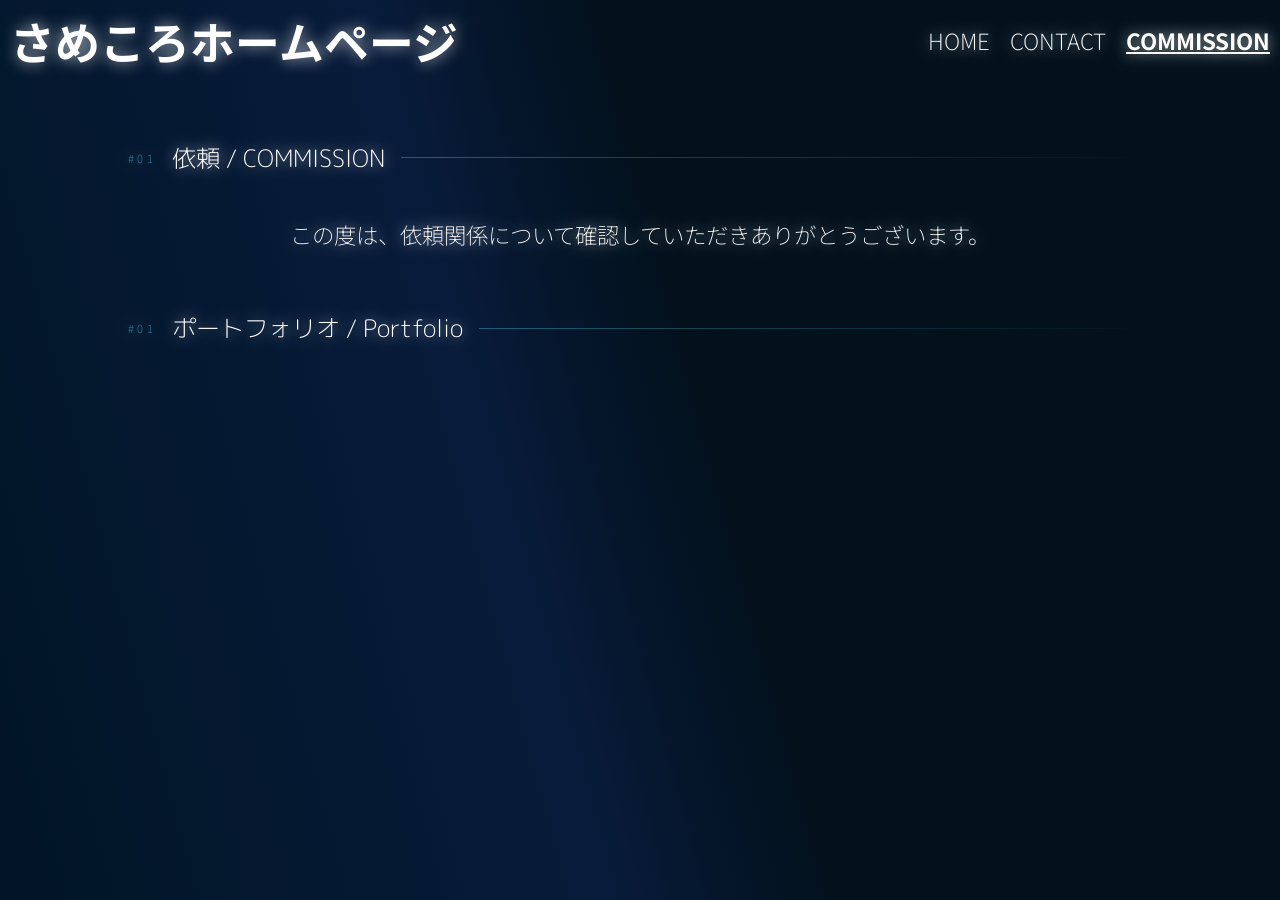
==== commission/commission.html @ 6cd06ab7 "fix: メインスタイルシートのパスを変更" ====
<html lang="ja">

<head>
    <meta charset="utf-8">
    <title>さめころのホームページ - HOME</title>
    <link rel="stylesheet" href="../assets/stylesheet/mainstyle.css">
    <link rel="stylesheet" href="contact.css">
    <!--Fonts-->
    <style>
        @import url('https://fonts.googleapis.com/css2?family=JetBrains+Mono:ital,wght@0,100..800;1,100..800&family=M+PLUS+Rounded+1c:wght@100;300&family=Noto+Sans+JP:wght@100..900&display=swap');
    </style>
</head>

<body>
<!--ヘッダー-->
<div class="header">
    <h1>さめころホームページ</h1>
    <ul class="pages">
        <li><a href="../index.html">HOME</a></li>
        <li><a href="../contact/contact.html">CONTACT</a></li>
        <li class="active"><b><u>COMMISSION</u></b></li>
    </ul>
    <!--現在状況-->
    <div class="information"></div>
</div>
<!--メイン-->
<div class="main">

    <div class="comm-intro title">
        <div class="section_header">
            <span class="section_num">#01</span>
            <h2 class="section_title">依頼 / COMMISSION</h2>
            <div class="section_line"></div>
        </div>
        <!--軽い説明 / できること / 権利関係 / メール-->
        <p>この度は、依頼関係について確認していただきありがとうございます。</p>
        <p></p>
    </div>

    <div class="portfolio title">
        <div class="section_header">
            <span class="section_num">#01</span>
            <h2 class="section_title">ポートフォリオ / Portfolio</h2>
            <div class="section_line"></div>
        </div>
        <!--画像 / URL-->
    </div>

    </div>
    </body>
    </html>
---- assets/stylesheet/mainstyle.css ----
body {
    margin: 0;
    color: white;
    background: linear-gradient(75deg, #011526, #081b3a 40%, #02111c 55%);
    font-size: 1.4rem;
    font-family: "Noto Sans JP", sans-serif;
    font-weight: 200;
    text-shadow: 0 0 15px #FFFFFFB3;
}

a {
    text-decoration: none;
    color: inherit;
    display: block;
}

.header {
    display: flex;
    justify-content: center;
    align-items: center;
    margin-top: 40px;
    margin-bottom: 40px;
}

.header h1 {
    position: absolute;
    left: 0;
    margin-left: 10px;
}

.pages {
    display: flex;
    list-style: none;
    position: absolute;
    right: 0;
}

.pages li {
    margin: 0 10px;
}

.main {
    text-align: center;
    margin-top: 80px;
    margin-left: 10%;
    margin-right: 10%;
    justify-content: center;
}

.title {
    margin-top: 40px;
}

.title h2 {
    font-family: "M PLUS Rounded 1c", sans-serif;
    font-weight: 300;
    font-style: normal;
    animation: fadeFloat 3s ease-in-out infinite alternate;
}

/*アニメーション*/
@keyframes fadeFloat {
    from {
        opacity: 0.5;
        transform: translateY(3px);
    }
    to {
        opacity: 1;
        transform: translateY(-3px);
    }
}

.section_header {
    display: flex;
    align-items: center;
    gap: 1rem;
}

.section_num {
    font-size: 0.7rem;
    letter-spacing: 0.3em;
    color: #48cae4;
    opacity: 0.7;
}

.section_title {
    font-size: 1.5rem;
    font-weight: 300;
    white-space: nowrap;
}

.section_line {
    flex: 1;
    height: 1px;
    background: linear-gradient(90deg, #48CAE466, transparent);
}



.footer {
    margin-top: 20px;
    display: flex;
    flex-direction: column;
    justify-content: center;
    align-items: center;
    background: #232323;
    padding-bottom: 20px;
}

.footer p {
    margin: 5px;
}
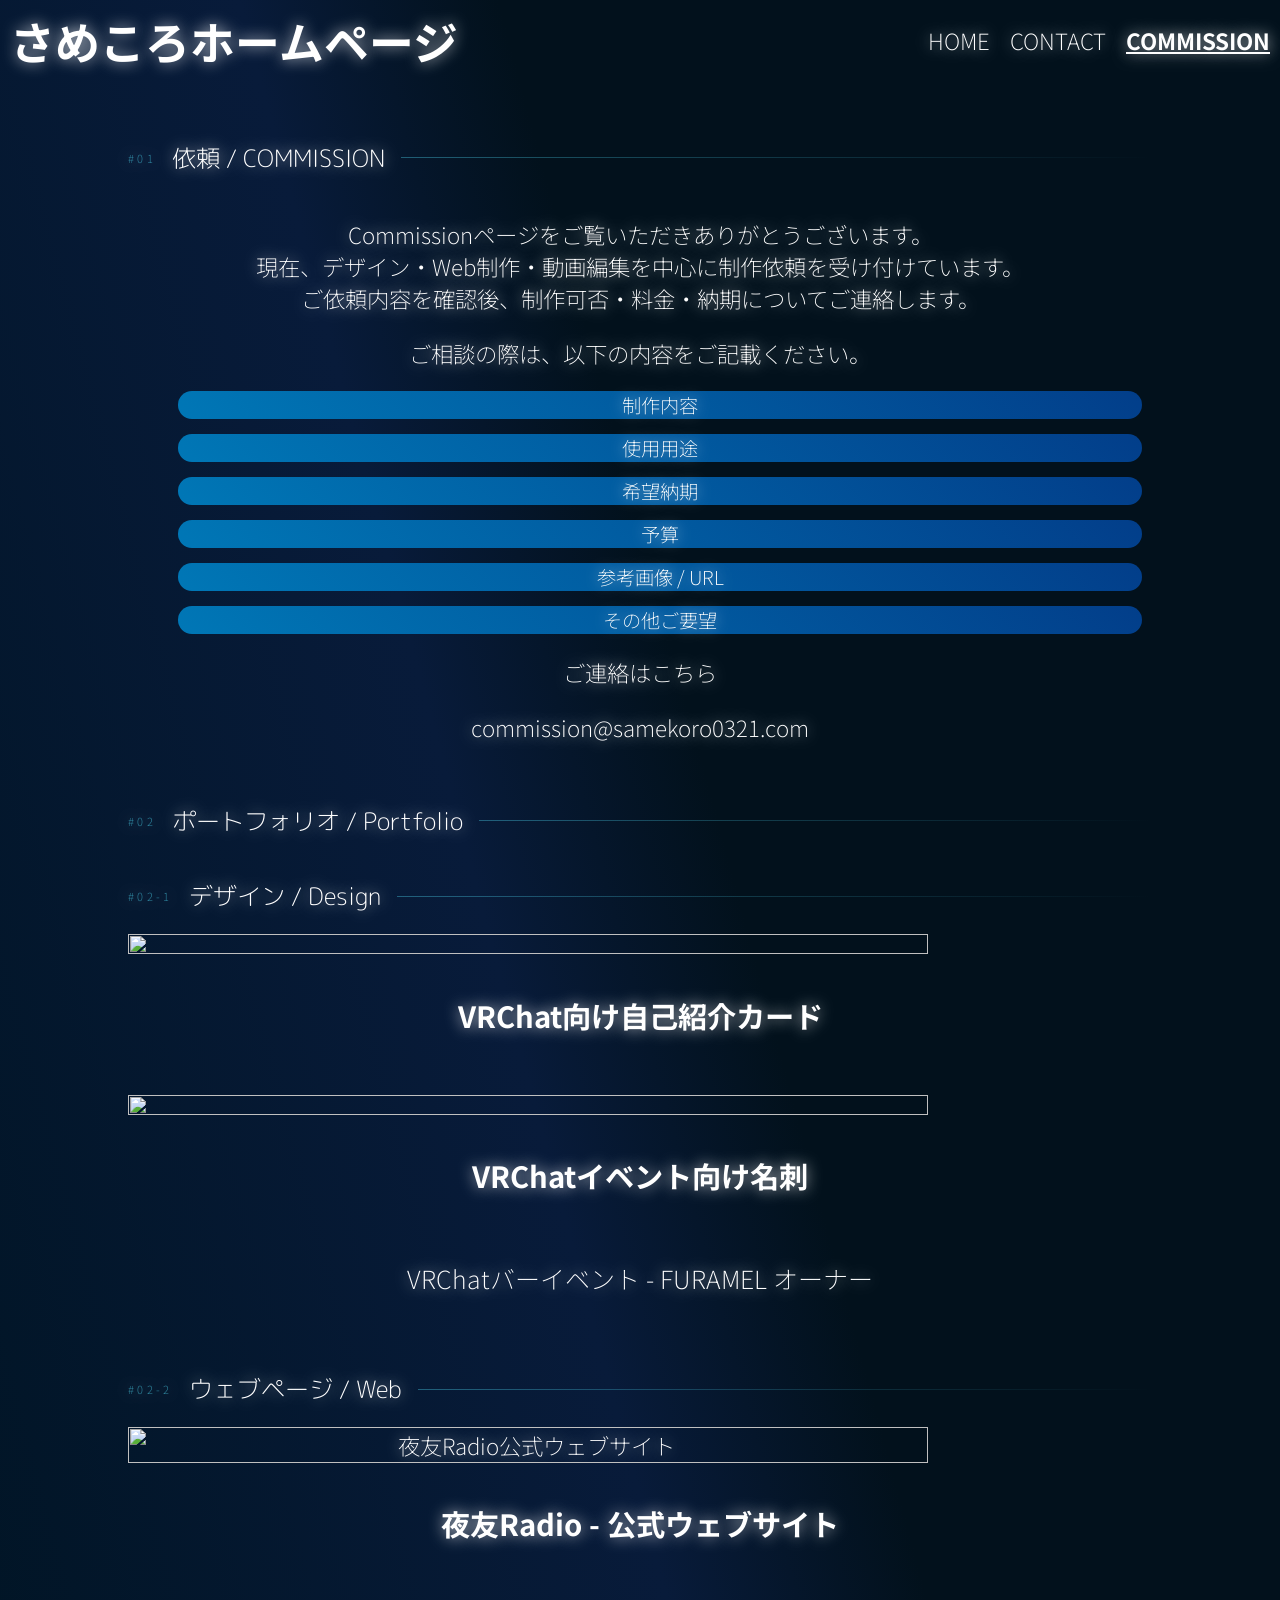
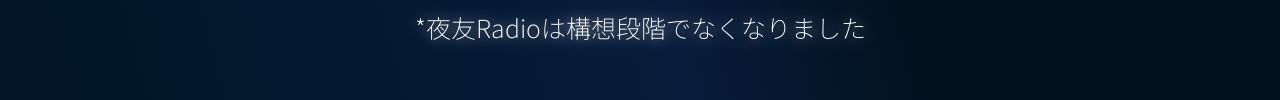
==== commit 20a22fc4: "feat: 写真以外のCommissionページの内容を入力" ====
--- a/commission/commission.html
+++ b/commission/commission.html
@@ -4,7 +4,7 @@
     <meta charset="utf-8">
     <title>さめころのホームページ - HOME</title>
     <link rel="stylesheet" href="../assets/stylesheet/mainstyle.css">
-    <link rel="stylesheet" href="contact.css">
+    <link rel="stylesheet" href="commission.css">
     <!--Fonts-->
     <style>
         @import url('https://fonts.googleapis.com/css2?family=JetBrains+Mono:ital,wght@0,100..800;1,100..800&family=M+PLUS+Rounded+1c:wght@100;300&family=Noto+Sans+JP:wght@100..900&display=swap');
@@ -33,17 +33,73 @@
             <div class="section_line"></div>
         </div>
         <!--軽い説明 / できること / 権利関係 / メール-->
-        <p>この度は、依頼関係について確認していただきありがとうございます。</p>
-        <p></p>
+        <p>
+            Commissionページをご覧いただきありがとうございます。<br />
+            現在、デザイン・Web制作・動画編集を中心に制作依頼を受け付けています。<br />
+            ご依頼内容を確認後、制作可否・料金・納期についてご連絡します。
+        </p>
+        <p>ご相談の際は、以下の内容をご記載ください。</p>
+        <div class="commissionList">
+            <ul>
+                <li>制作内容</li>
+                <li>使用用途</li>
+                <li>希望納期</li>
+                <li>予算</li>
+                <li>参考画像 / URL</li>
+                <li>その他ご要望</li>
+            </ul>
+        </div>
+        <p>ご連絡はこちら</p>
+        <p>commission@samekoro0321.com</p>
     </div>
 
     <div class="portfolio title">
         <div class="section_header">
-            <span class="section_num">#01</span>
+            <span class="section_num">#02</span>
             <h2 class="section_title">ポートフォリオ / Portfolio</h2>
             <div class="section_line"></div>
         </div>
+
+        <div class="section_header">
+            <span class="section_num">#02-1</span>
+            <h2 class="section_title">デザイン / Design</h2>
+            <div class="section_line"></div>
+        </div>
+
         <!--画像 / URL-->
+        <div class="portfolioSection">
+            <img class="portfolioImage" src="../assets/image/NewIntroducionCard.png" alt="">
+            <div class="portfolioDesc"> 
+                <h3>VRChat向け自己紹介カード</h3>
+            </div>
+        </div>
+
+        <div class="portfolioSection">
+            <img class="portfolioImage" src="../assets/image/finally_kakeru1012_introCard_v2.png" alt="">
+            <div class="portfolioDesc"> 
+                <h3>VRChatイベント向け名刺</h3>
+                <p>VRChatバーイベント - FURAMEL オーナー</p>
+            </div>
+        </div>
+        
+        <div class="section_header portfolioWebHeader">
+            <span class="section_num">#02-2</span>
+            <h2 class="section_title">ウェブページ / Web </h2>
+            <div class="section_line"></div>
+        </div>
+
+        <div class="portfolioSection">
+            <a class="portfolioImageLink" href="https://yorutomo-radio.com">
+                <img class="portfolioImage"
+                    src="../assets/image/screenshot-yorutomo.png"
+                    alt="夜友Radio公式ウェブサイト">
+            </a>
+            
+            <div class="portfolioDesc"> 
+                <h3>夜友Radio - 公式ウェブサイト</h3>
+                <p>*夜友Radioは構想段階でなくなりました</p>
+            </div>
+        </div>
     </div>
 
     </div>
--- a/commission/commission.css
+++ b/commission/commission.css
@@ -0,0 +1,49 @@
+.commissionList ul {
+    list-style-type: none;
+    margin-top: 10px;
+}
+
+.commissionList ul li {
+    margin: 10px 10px 15px 10px;
+    font-size: 1.2rem;
+    background: linear-gradient(45deg, #0077b6, #023e8a);
+    border-radius: 15px;
+}
+
+.portfolioSection {
+    display: flex;
+    gap: 50px;
+    margin-bottom: 30px;
+}
+
+@media (max-width: 1300px) {
+    .portfolioSection {
+        gap: 10px;
+        flex-direction: column;
+    }
+}
+
+.portfolioImage {
+    width: min(100%, 800px);
+    height: auto;
+    display: block;
+}
+
+.portfolioDesc {
+    display: flex;
+    flex-direction: column;
+    gap: 10px;
+    font-size: 25px;
+}
+
+.portfolioWebHeader div {
+    flex: 1;
+    height: 1.1px;
+    background: linear-gradient(90deg, #48CAE466, transparent);
+}
+
+.portfolioImageLink {
+    width: min(100%, 800px);
+    height: auto;
+    display: block;
+}
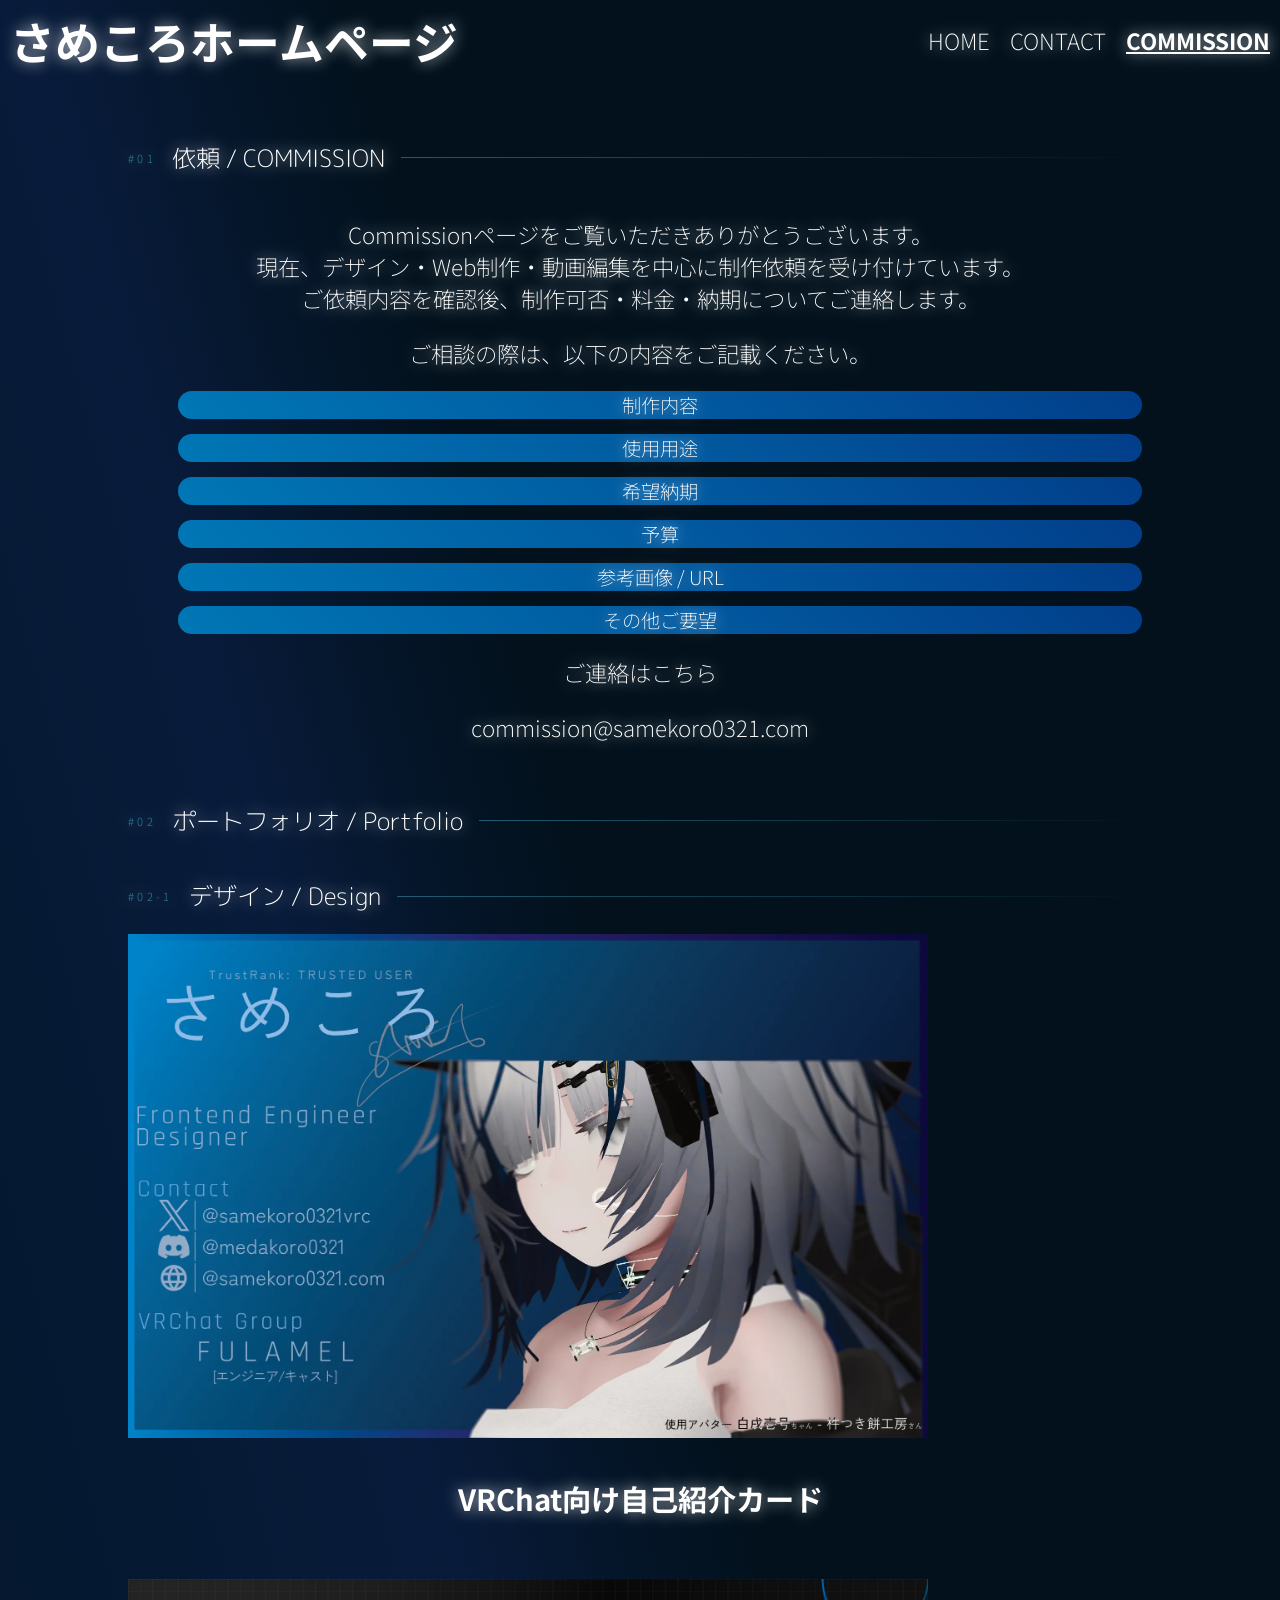
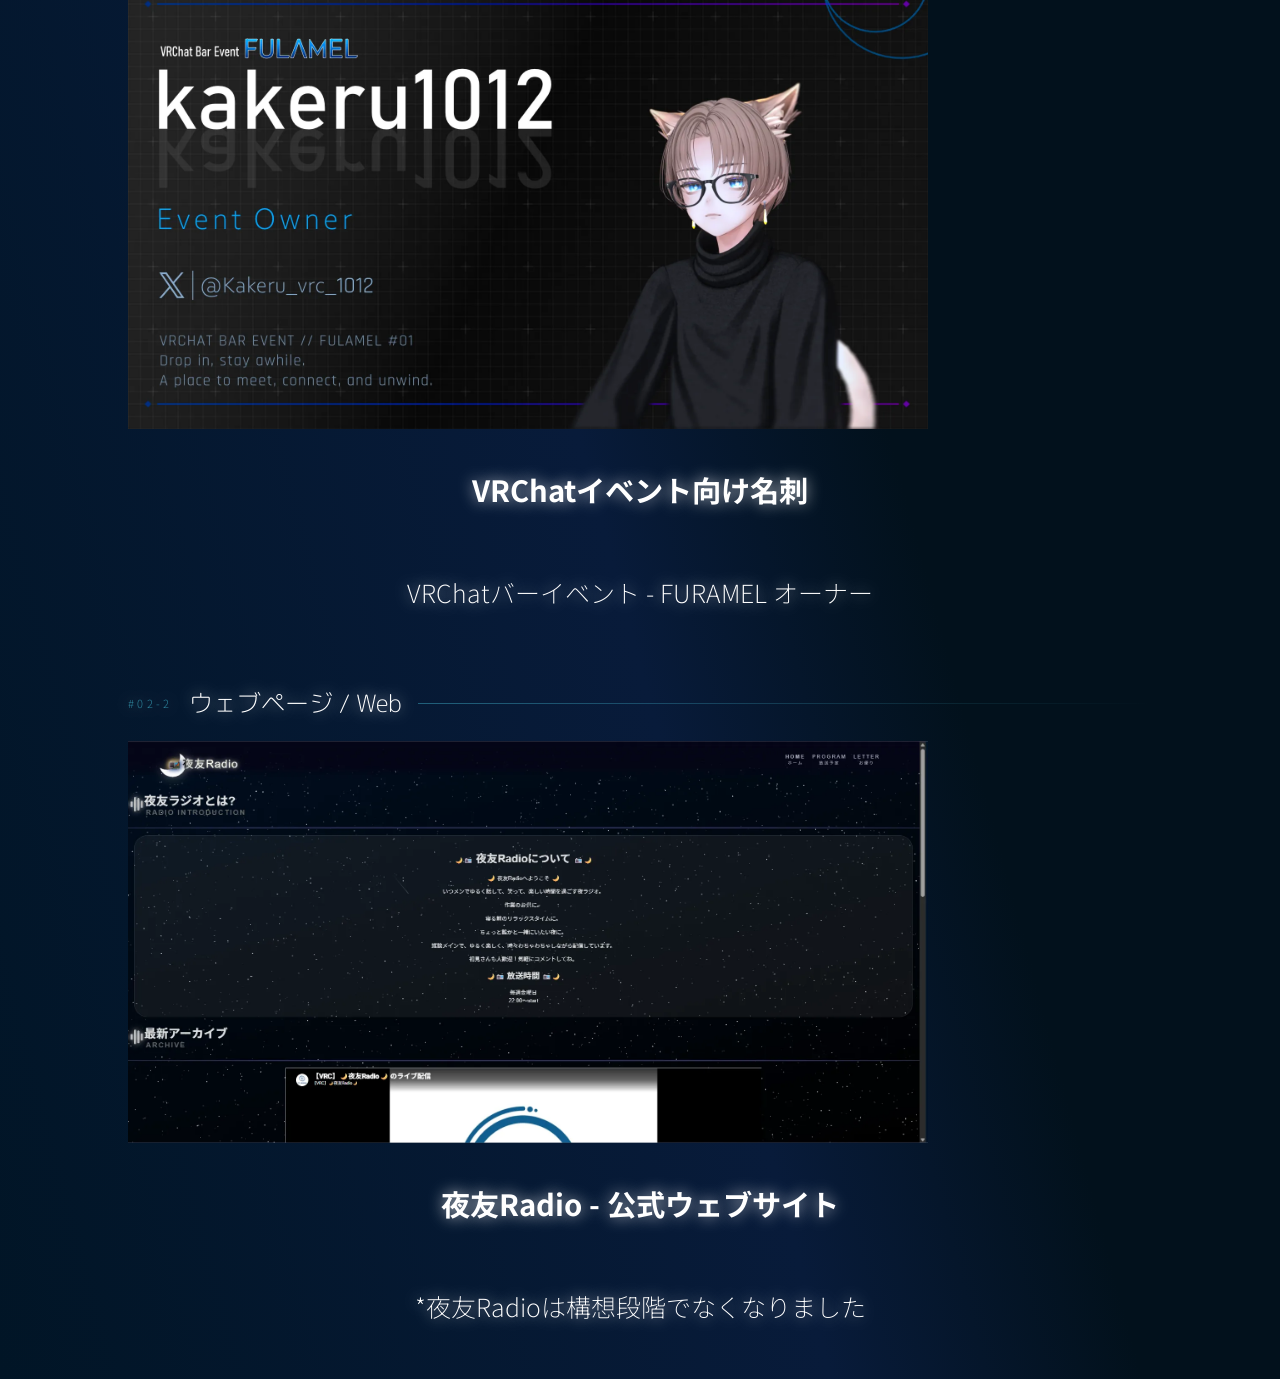
==== commit 138ad200: "feat: 画像を追加" ====
--- a/commission/commission.html
+++ b/commission/commission.html
@@ -68,14 +68,14 @@
 
         <!--画像 / URL-->
         <div class="portfolioSection">
-            <img class="portfolioImage" src="../assets/image/NewIntroducionCard.png" alt="">
+            <img class="portfolioImage" src="../assets/image/NewIntroducionCard.webp" alt="">
             <div class="portfolioDesc"> 
                 <h3>VRChat向け自己紹介カード</h3>
             </div>
         </div>
 
         <div class="portfolioSection">
-            <img class="portfolioImage" src="../assets/image/finally_kakeru1012_introCard_v2.png" alt="">
+            <img class="portfolioImage" src="../assets/image/finally_kakeru1012_introCard_v2.webp" alt="">
             <div class="portfolioDesc"> 
                 <h3>VRChatイベント向け名刺</h3>
                 <p>VRChatバーイベント - FURAMEL オーナー</p>
@@ -91,7 +91,7 @@
         <div class="portfolioSection">
             <a class="portfolioImageLink" href="https://yorutomo-radio.com">
                 <img class="portfolioImage"
-                    src="../assets/image/screenshot-yorutomo.png"
+                    src="../assets/image/screenshot-yorutomo.webp"
                     alt="夜友Radio公式ウェブサイト">
             </a>
             
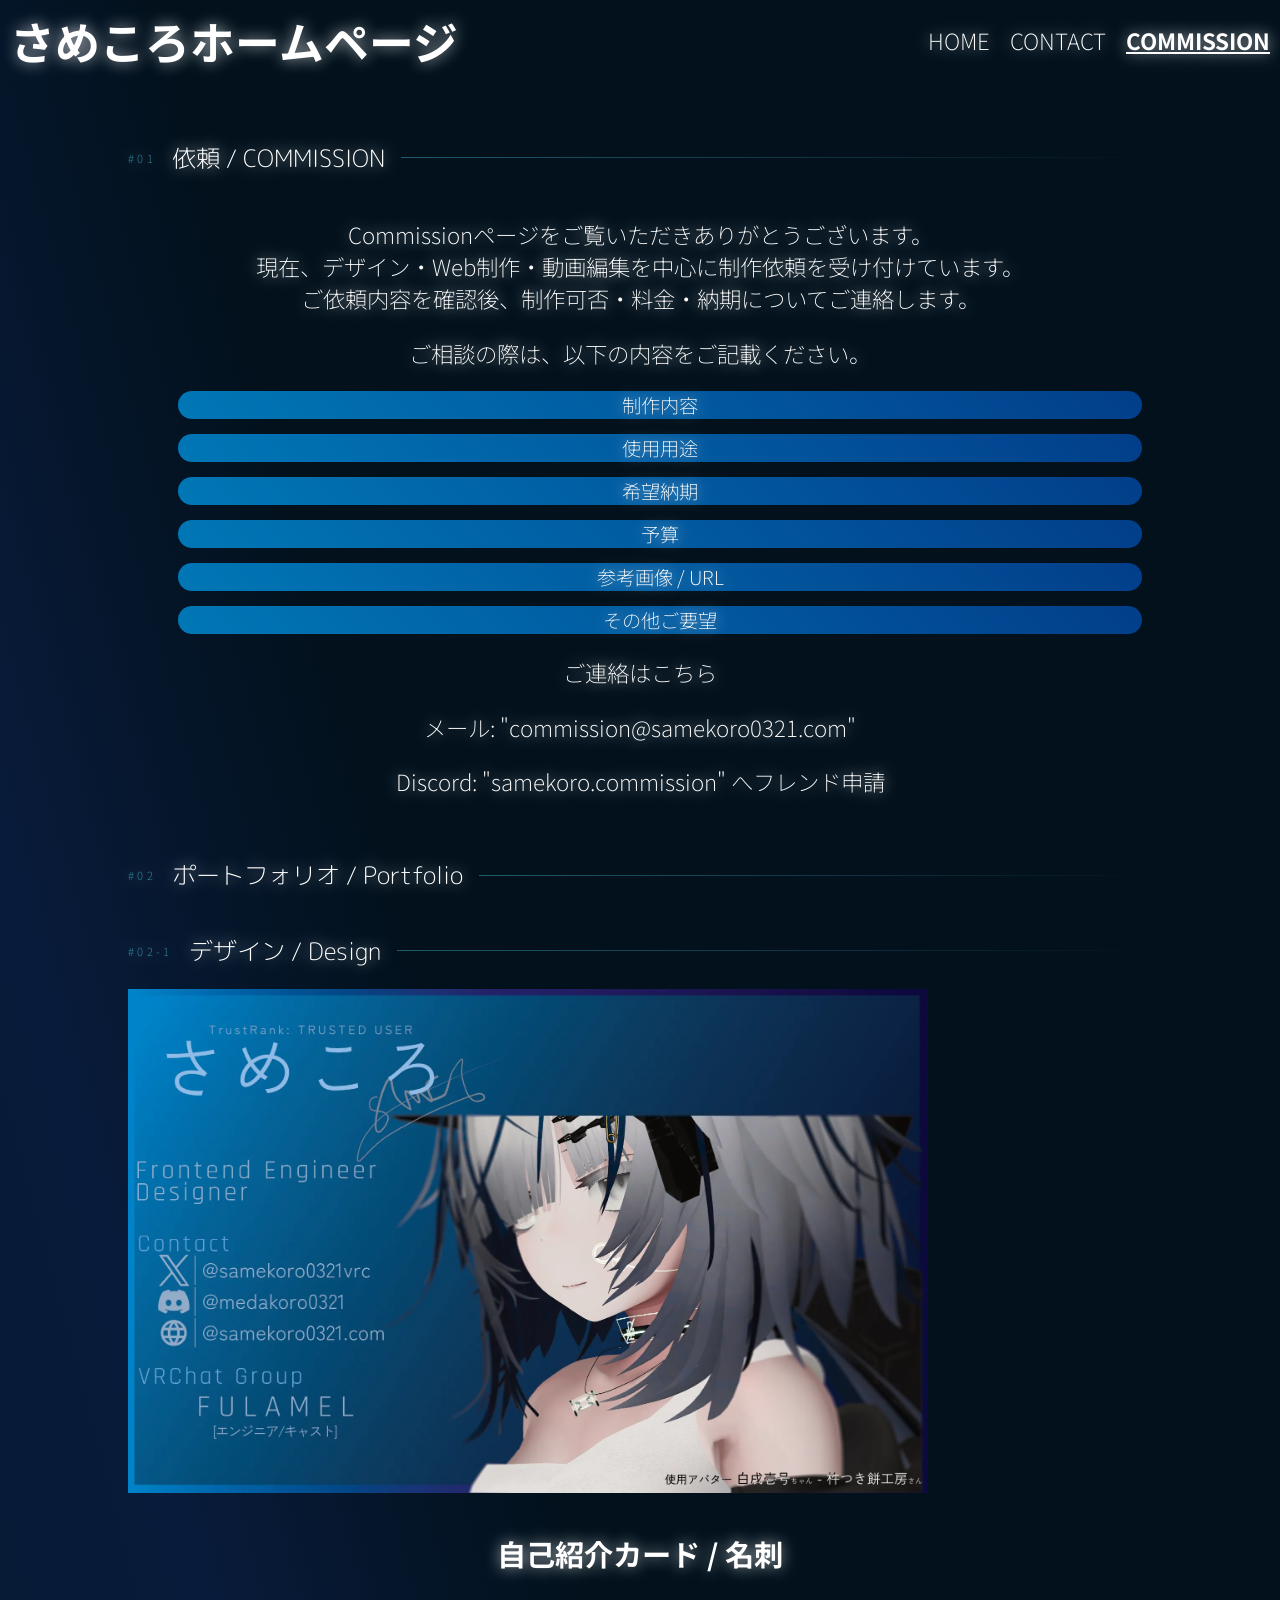
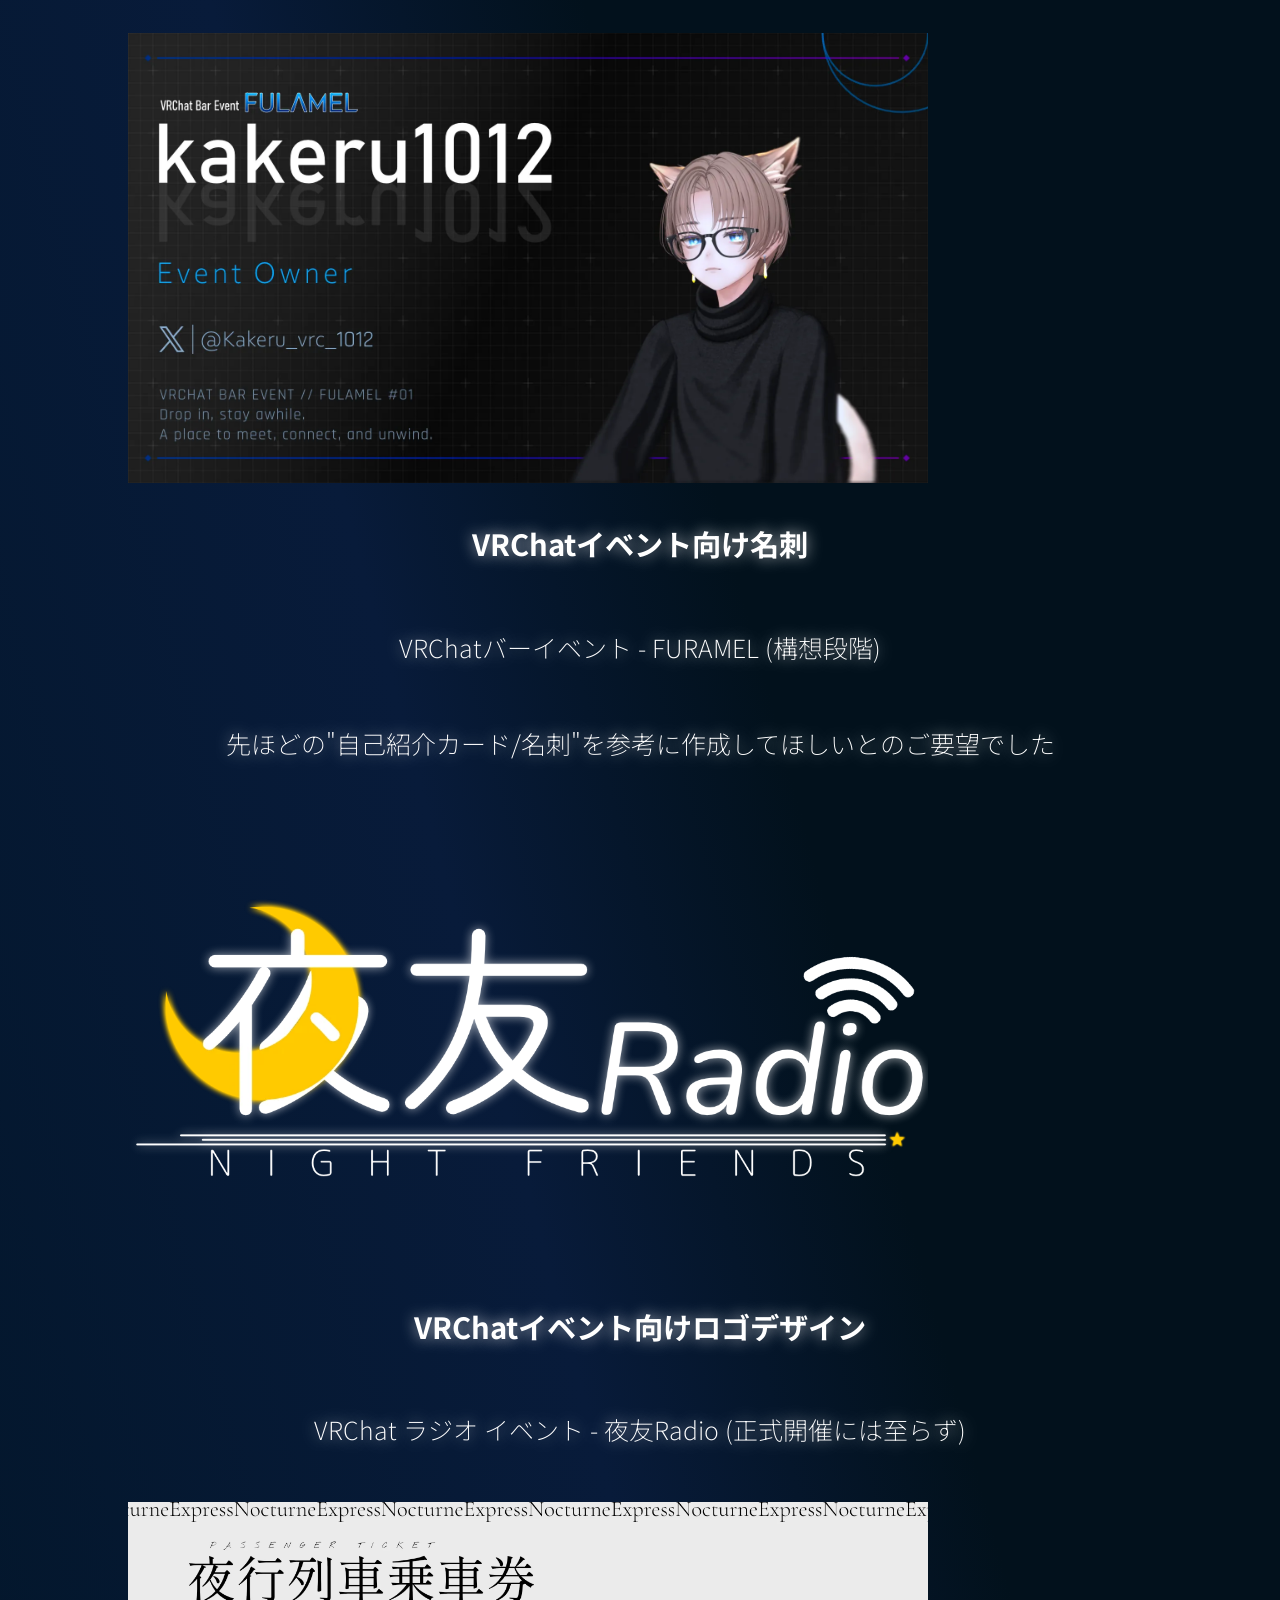
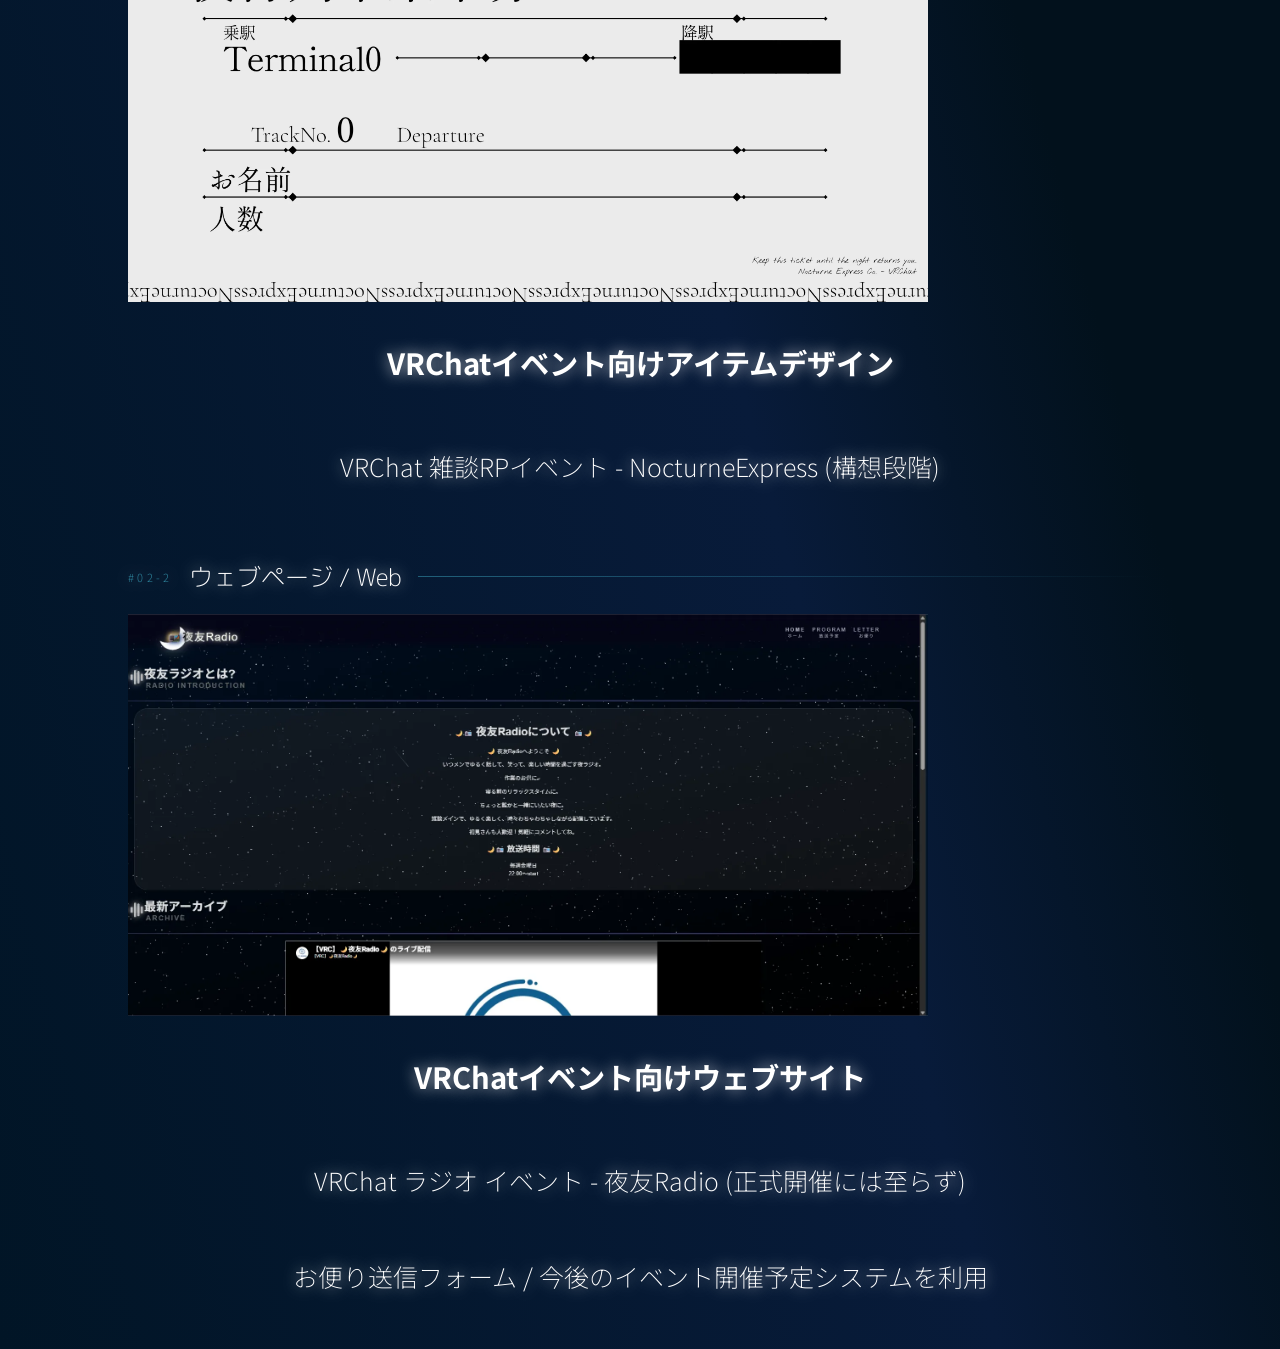
==== commit 044c4f80: "feat: ポートフォリオの追加" ====
--- a/commission/commission.html
+++ b/commission/commission.html
@@ -50,7 +50,8 @@
             </ul>
         </div>
         <p>ご連絡はこちら</p>
-        <p>commission@samekoro0321.com</p>
+        <p>メール: "commission@samekoro0321.com"</p>
+        <p>Discord: "samekoro.commission" へフレンド申請</p>
     </div>
 
     <div class="portfolio title">
@@ -70,7 +71,7 @@
         <div class="portfolioSection">
             <img class="portfolioImage" src="../assets/image/NewIntroducionCard.webp" alt="">
             <div class="portfolioDesc"> 
-                <h3>VRChat向け自己紹介カード</h3>
+                <h3>自己紹介カード / 名刺</h3>
             </div>
         </div>
 
@@ -78,7 +79,24 @@
             <img class="portfolioImage" src="../assets/image/finally_kakeru1012_introCard_v2.webp" alt="">
             <div class="portfolioDesc"> 
                 <h3>VRChatイベント向け名刺</h3>
-                <p>VRChatバーイベント - FURAMEL オーナー</p>
+                <p>VRChatバーイベント - FURAMEL (構想段階)</p>
+                <p>先ほどの"自己紹介カード/名刺"を参考に作成してほしいとのご要望でした</p>
+            </div>
+        </div>
+        
+        <div class="portfolioSection">
+            <img class="portfolioImage" src="../assets/image/yorutomo_radio_fhd_white.webp" alt="">
+            <div class="portfolioDesc"> 
+                <h3>VRChatイベント向けロゴデザイン</h3>
+                <p>VRChat ラジオ イベント - 夜友Radio (正式開催には至らず)</p>
+            </div>
+        </div>
+
+        <div class="portfolioSection">
+            <img class="portfolioImage" src="../assets/image/NocturneExpressTicket_blank.webp" alt="">
+            <div class="portfolioDesc"> 
+                <h3>VRChatイベント向けアイテムデザイン</h3>
+                <p>VRChat 雑談RPイベント - NocturneExpress (構想段階)</p>
             </div>
         </div>
         
@@ -96,12 +114,13 @@
             </a>
             
             <div class="portfolioDesc"> 
-                <h3>夜友Radio - 公式ウェブサイト</h3>
-                <p>*夜友Radioは構想段階でなくなりました</p>
+                <h3>VRChatイベント向けウェブサイト</h3>
+                <p>VRChat ラジオ イベント - 夜友Radio (正式開催には至らず)</p>
+                <p>お便り送信フォーム / 今後のイベント開催予定システムを利用</p>
             </div>
         </div>
     </div>
 
-    </div>
-    </body>
-    </html>+</div>
+</body>
+</html>
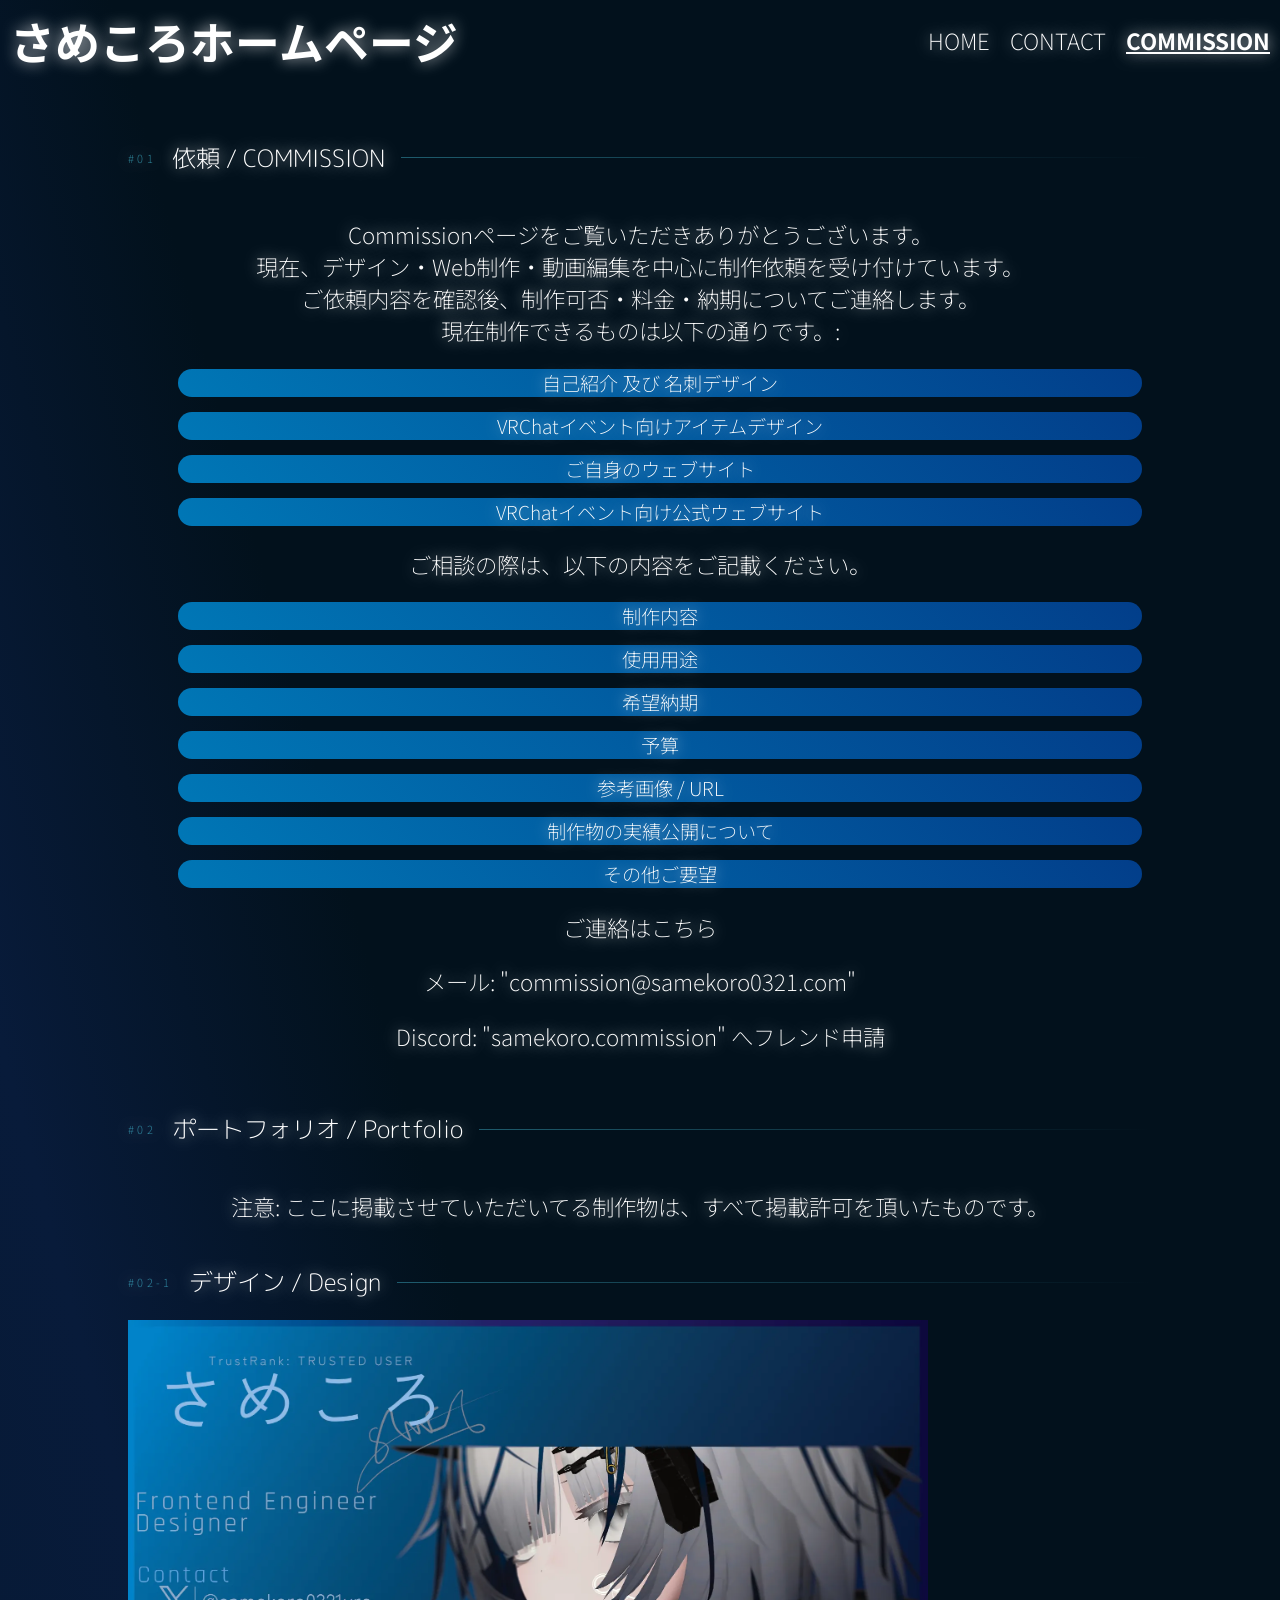
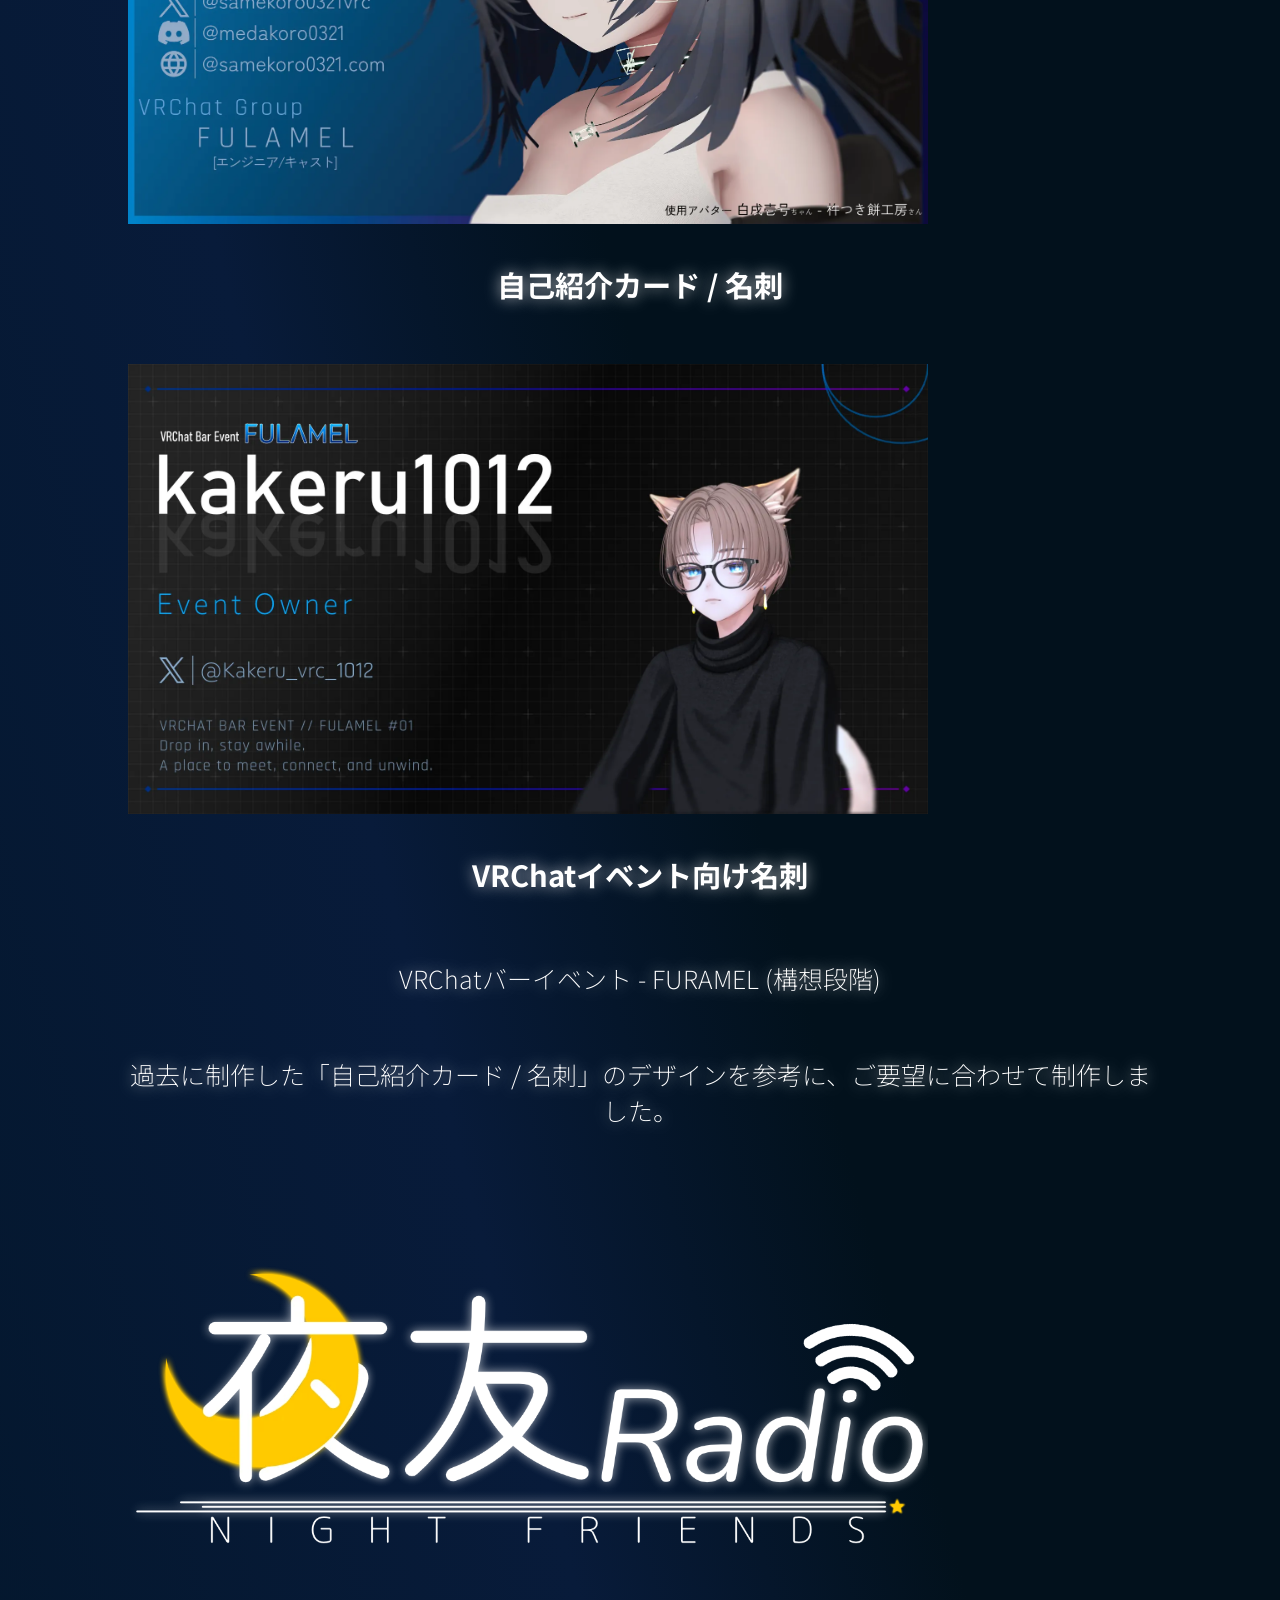
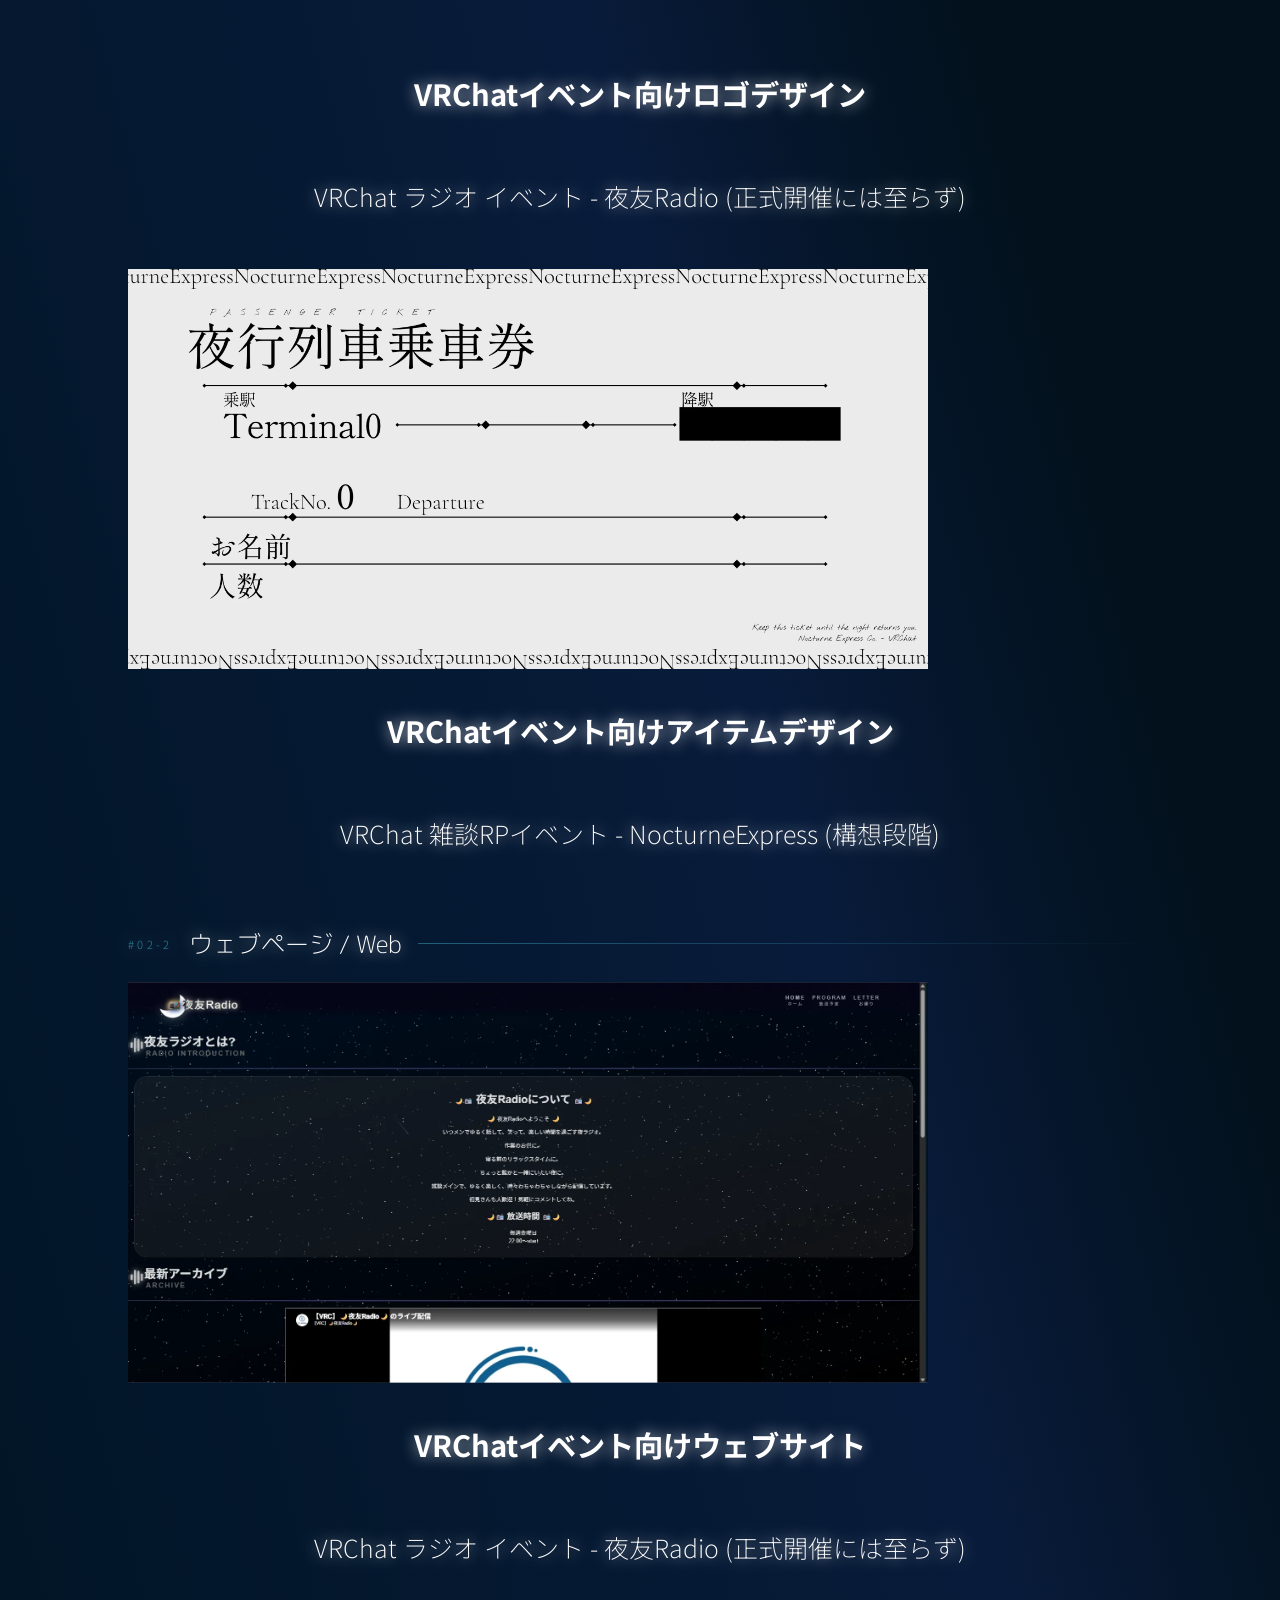
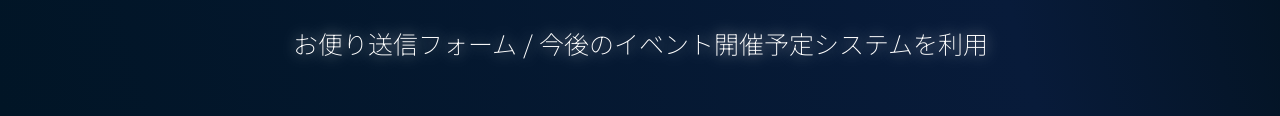
==== commit c2fd872b: "feat: 制作物の一覧を追加" ====
--- a/commission/commission.html
+++ b/commission/commission.html
@@ -36,8 +36,17 @@
         <p>
             Commissionページをご覧いただきありがとうございます。<br />
             現在、デザイン・Web制作・動画編集を中心に制作依頼を受け付けています。<br />
-            ご依頼内容を確認後、制作可否・料金・納期についてご連絡します。
+            ご依頼内容を確認後、制作可否・料金・納期についてご連絡します。<br />
+            現在制作できるものは以下の通りです。:
         </p>
+        <div class="commissionList">
+            <ul>
+                <li>自己紹介 及び 名刺デザイン</li>
+                <li>VRChatイベント向けアイテムデザイン</li>
+                <li>ご自身のウェブサイト</li>
+                <li>VRChatイベント向け公式ウェブサイト</li>
+            </ul>
+        </div>
         <p>ご相談の際は、以下の内容をご記載ください。</p>
         <div class="commissionList">
             <ul>
@@ -46,6 +55,7 @@
                 <li>希望納期</li>
                 <li>予算</li>
                 <li>参考画像 / URL</li>
+                <li>制作物の実績公開について</li>
                 <li>その他ご要望</li>
             </ul>
         </div>
@@ -60,6 +70,8 @@
             <h2 class="section_title">ポートフォリオ / Portfolio</h2>
             <div class="section_line"></div>
         </div>
+
+        <p>注意: ここに掲載させていただいてる制作物は、すべて掲載許可を頂いたものです。</p>
 
         <div class="section_header">
             <span class="section_num">#02-1</span>
@@ -80,7 +92,7 @@
             <div class="portfolioDesc"> 
                 <h3>VRChatイベント向け名刺</h3>
                 <p>VRChatバーイベント - FURAMEL (構想段階)</p>
-                <p>先ほどの"自己紹介カード/名刺"を参考に作成してほしいとのご要望でした</p>
+                <p>過去に制作した「自己紹介カード / 名刺」のデザインを参考に、ご要望に合わせて制作しました。</p>
             </div>
         </div>
         
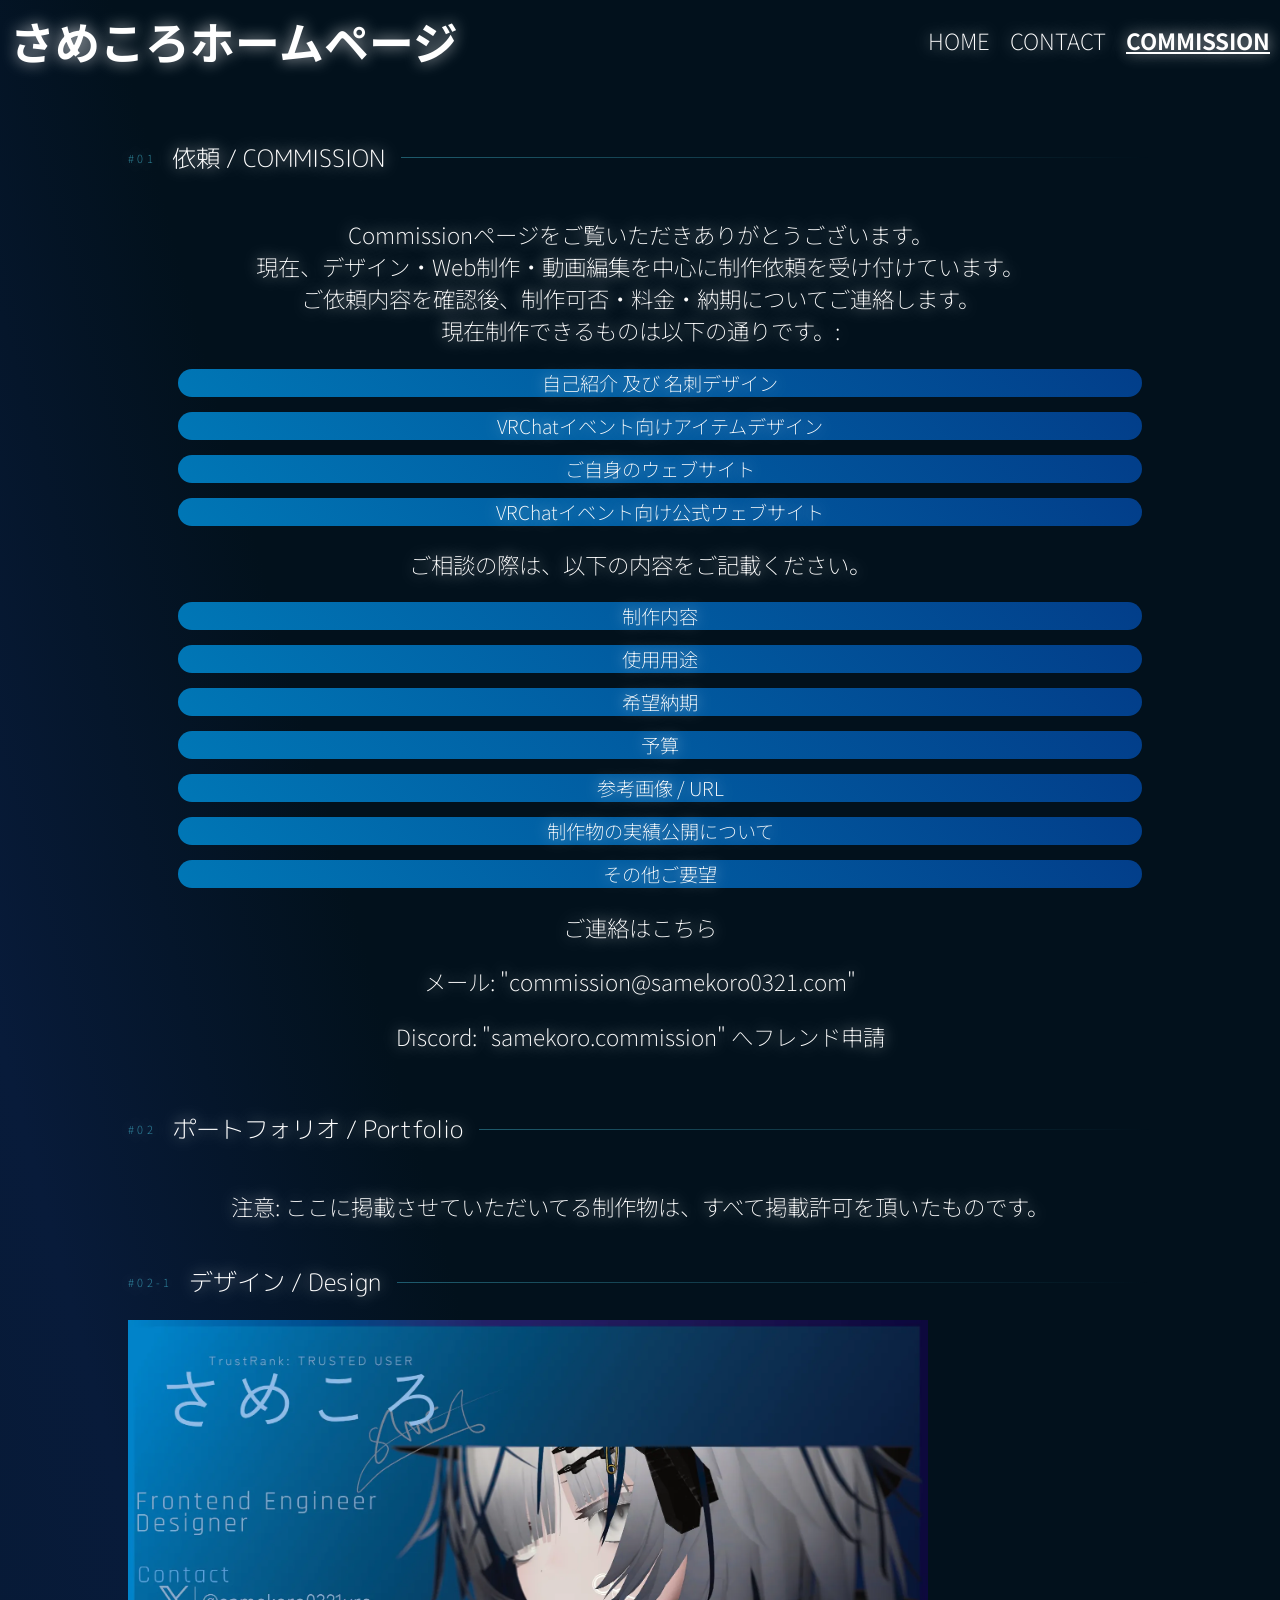
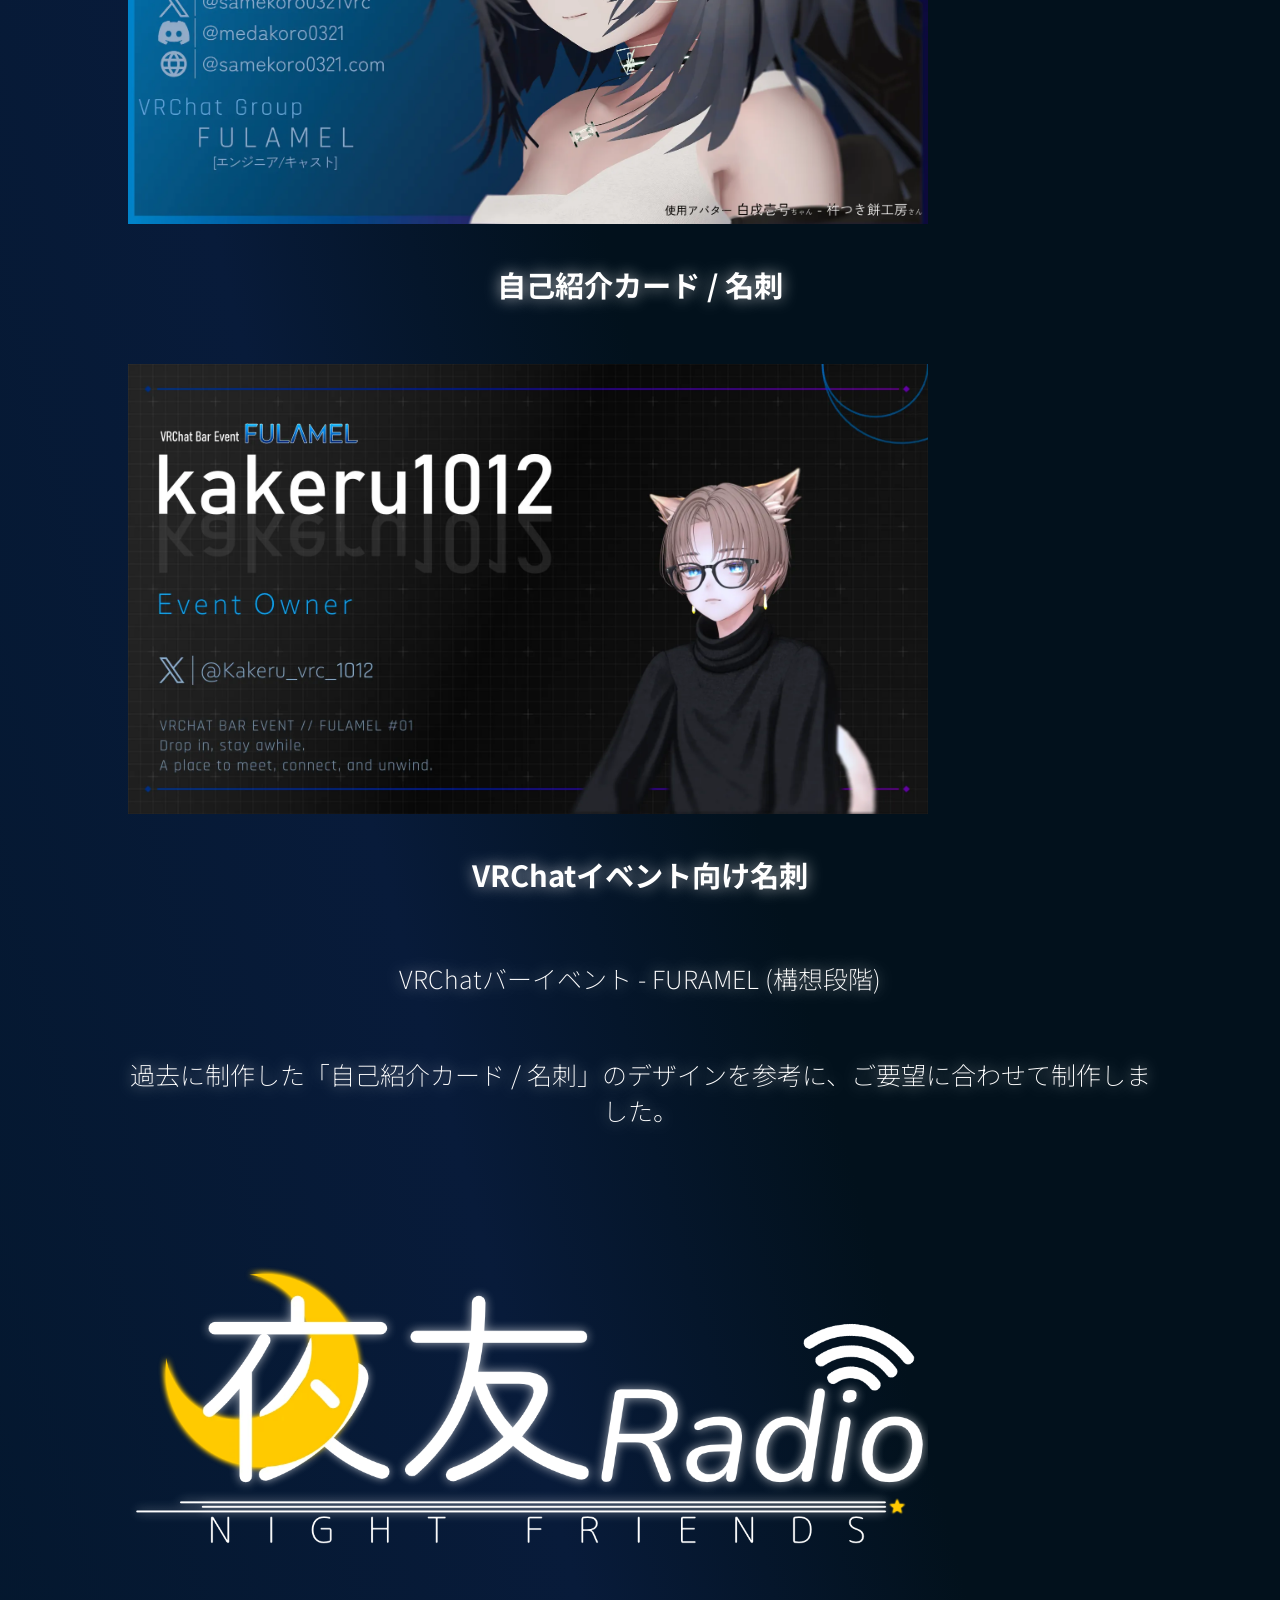
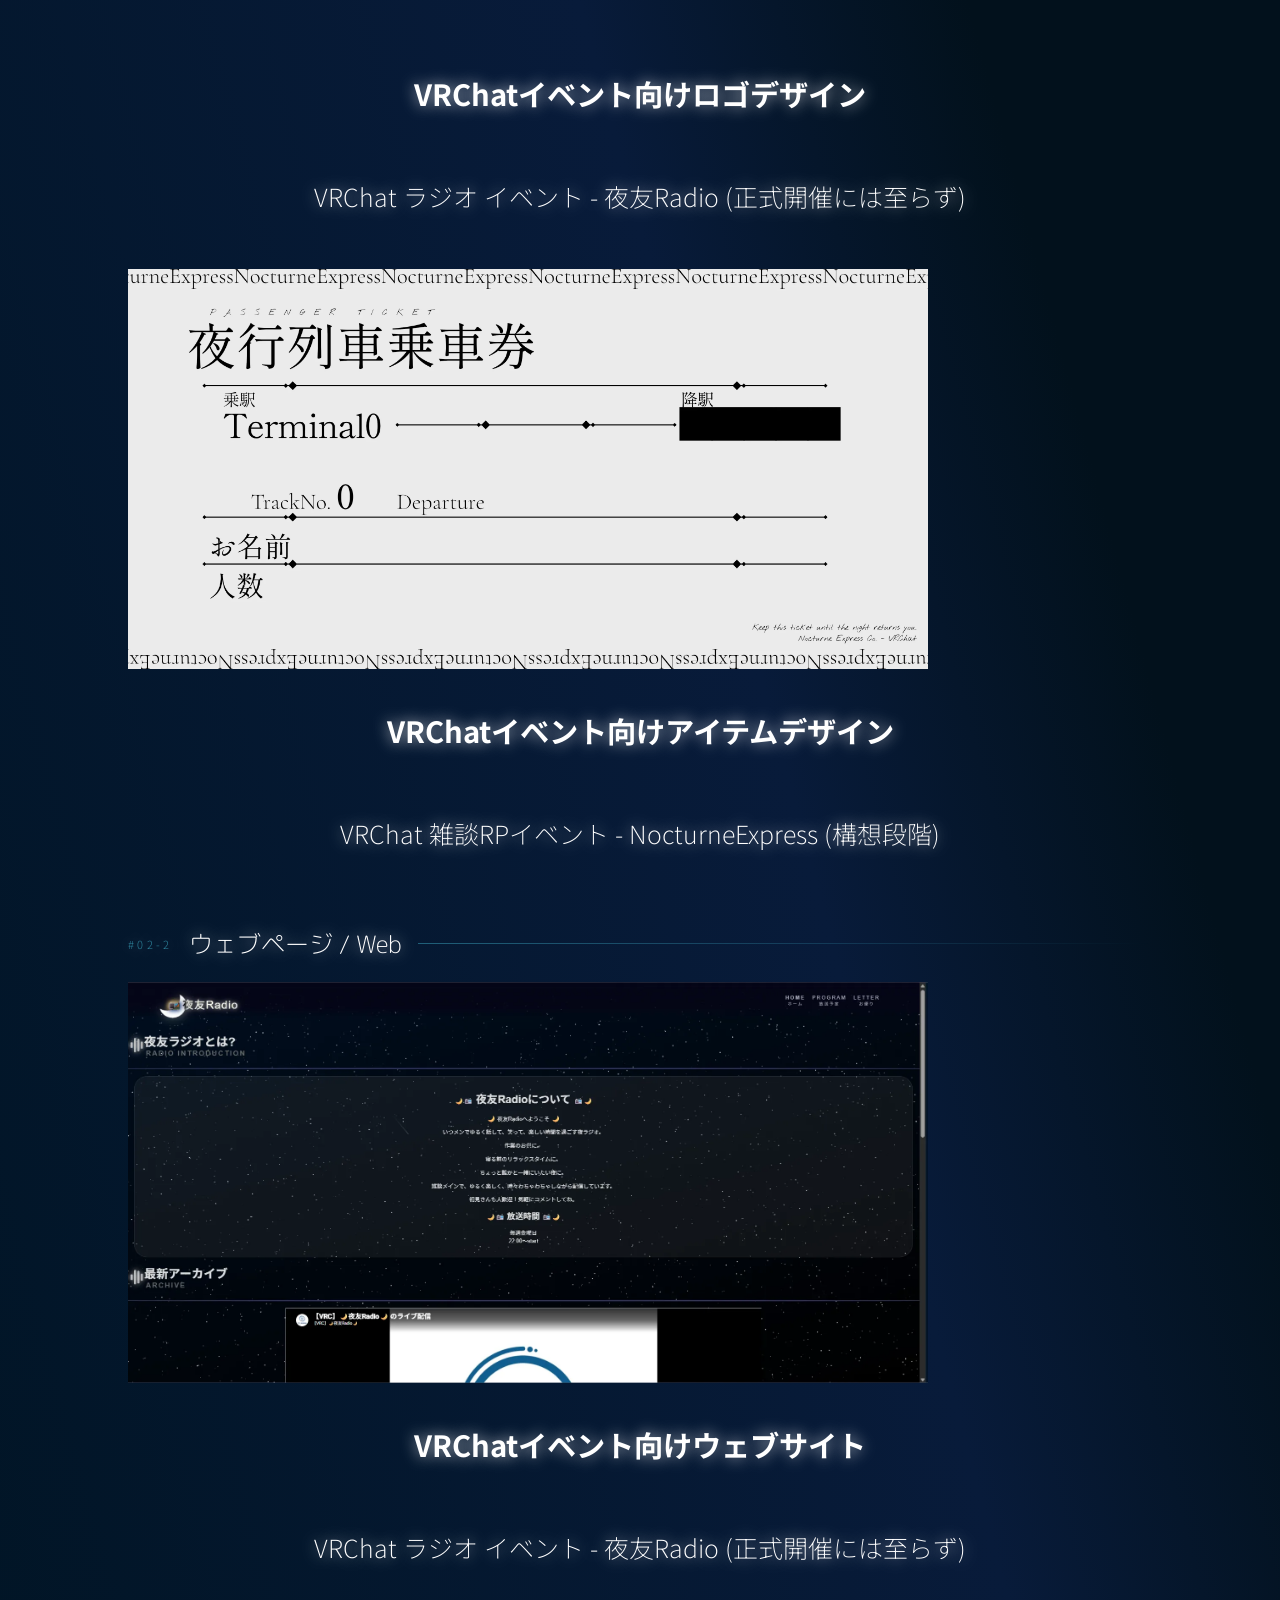
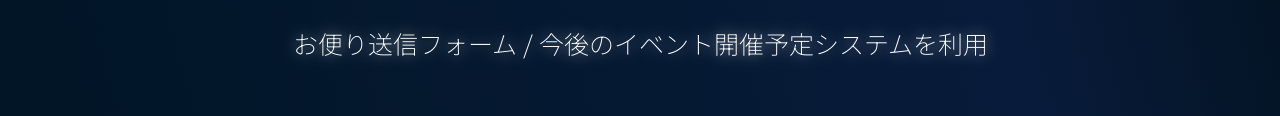
==== commit d4b56781: "fix: プランクトンがindex.html以外のページで出ない問題を修正" ====
--- a/commission/commission.html
+++ b/commission/commission.html
@@ -133,6 +133,9 @@
         </div>
     </div>
 
+
+<!--スクリプト-->
+<script src="../assets/scripts/generatePlankton.js"></script>
 </div>
 </body>
 </html>
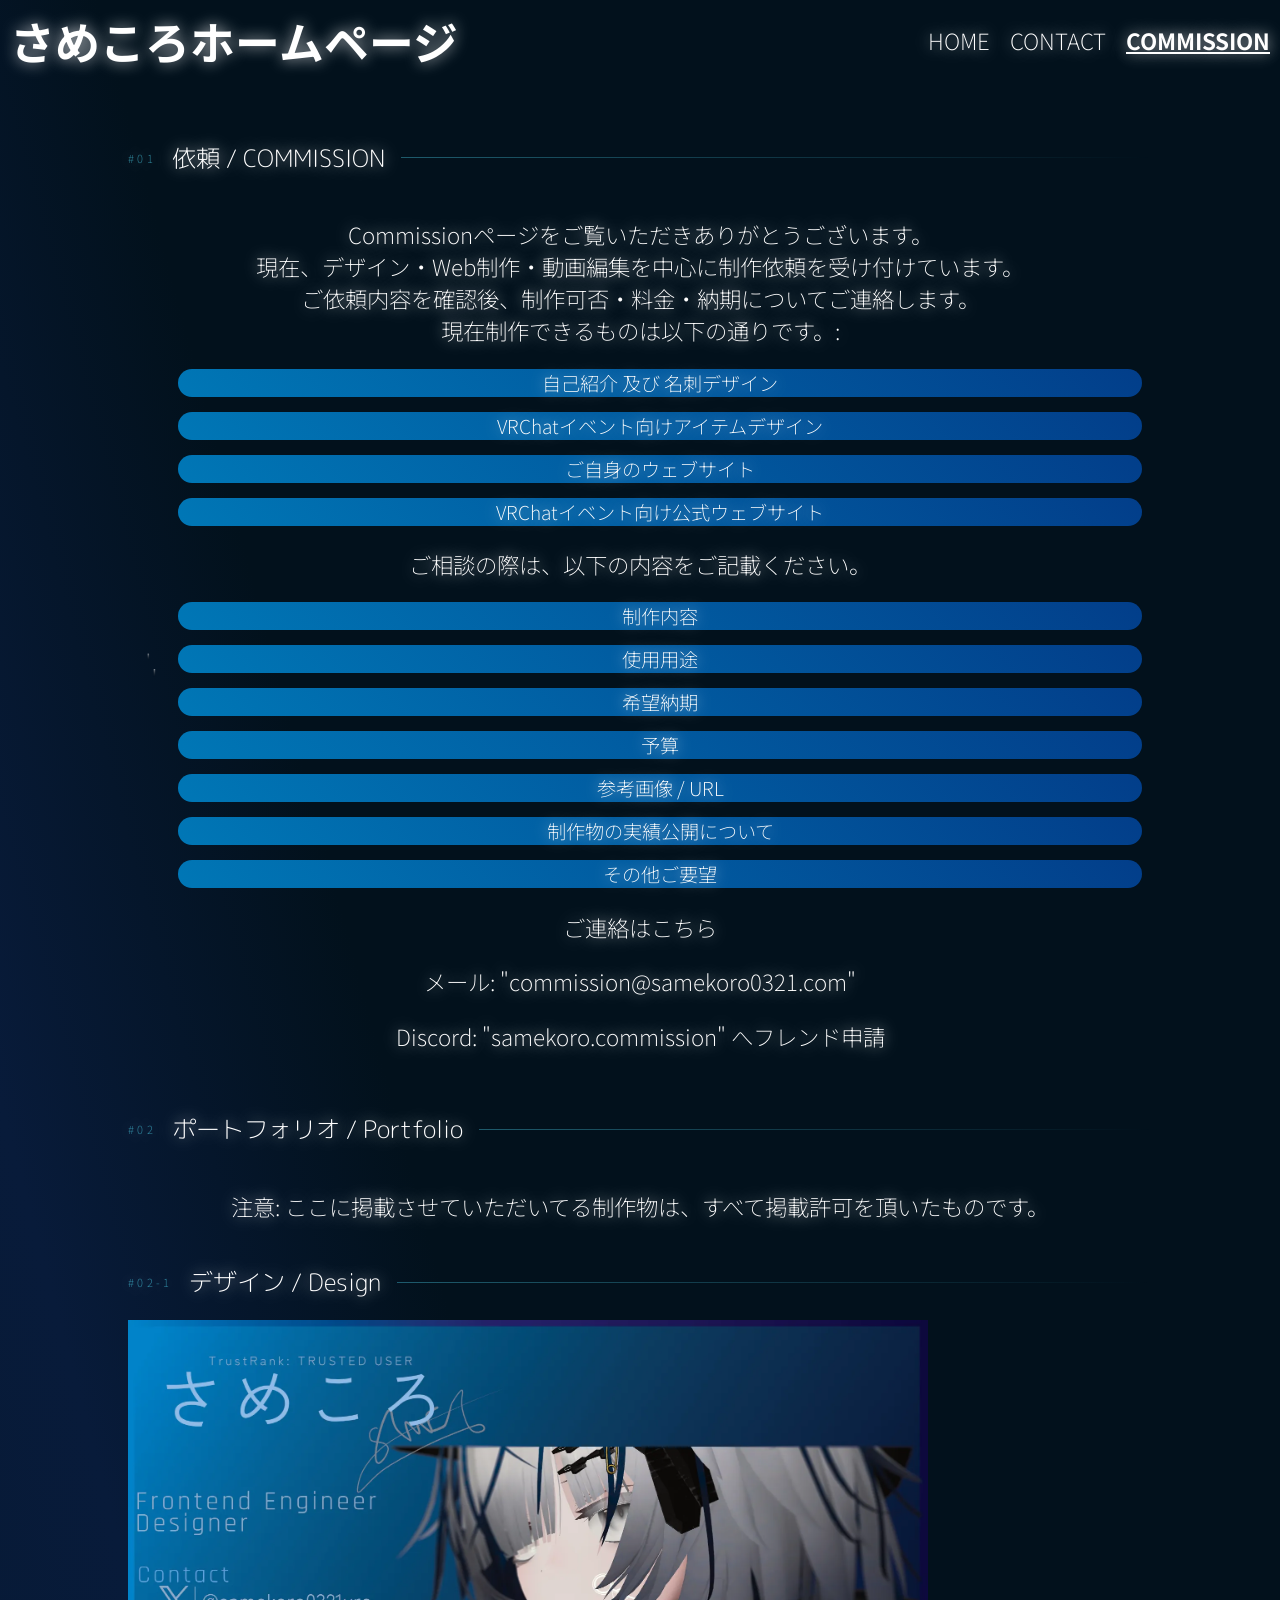
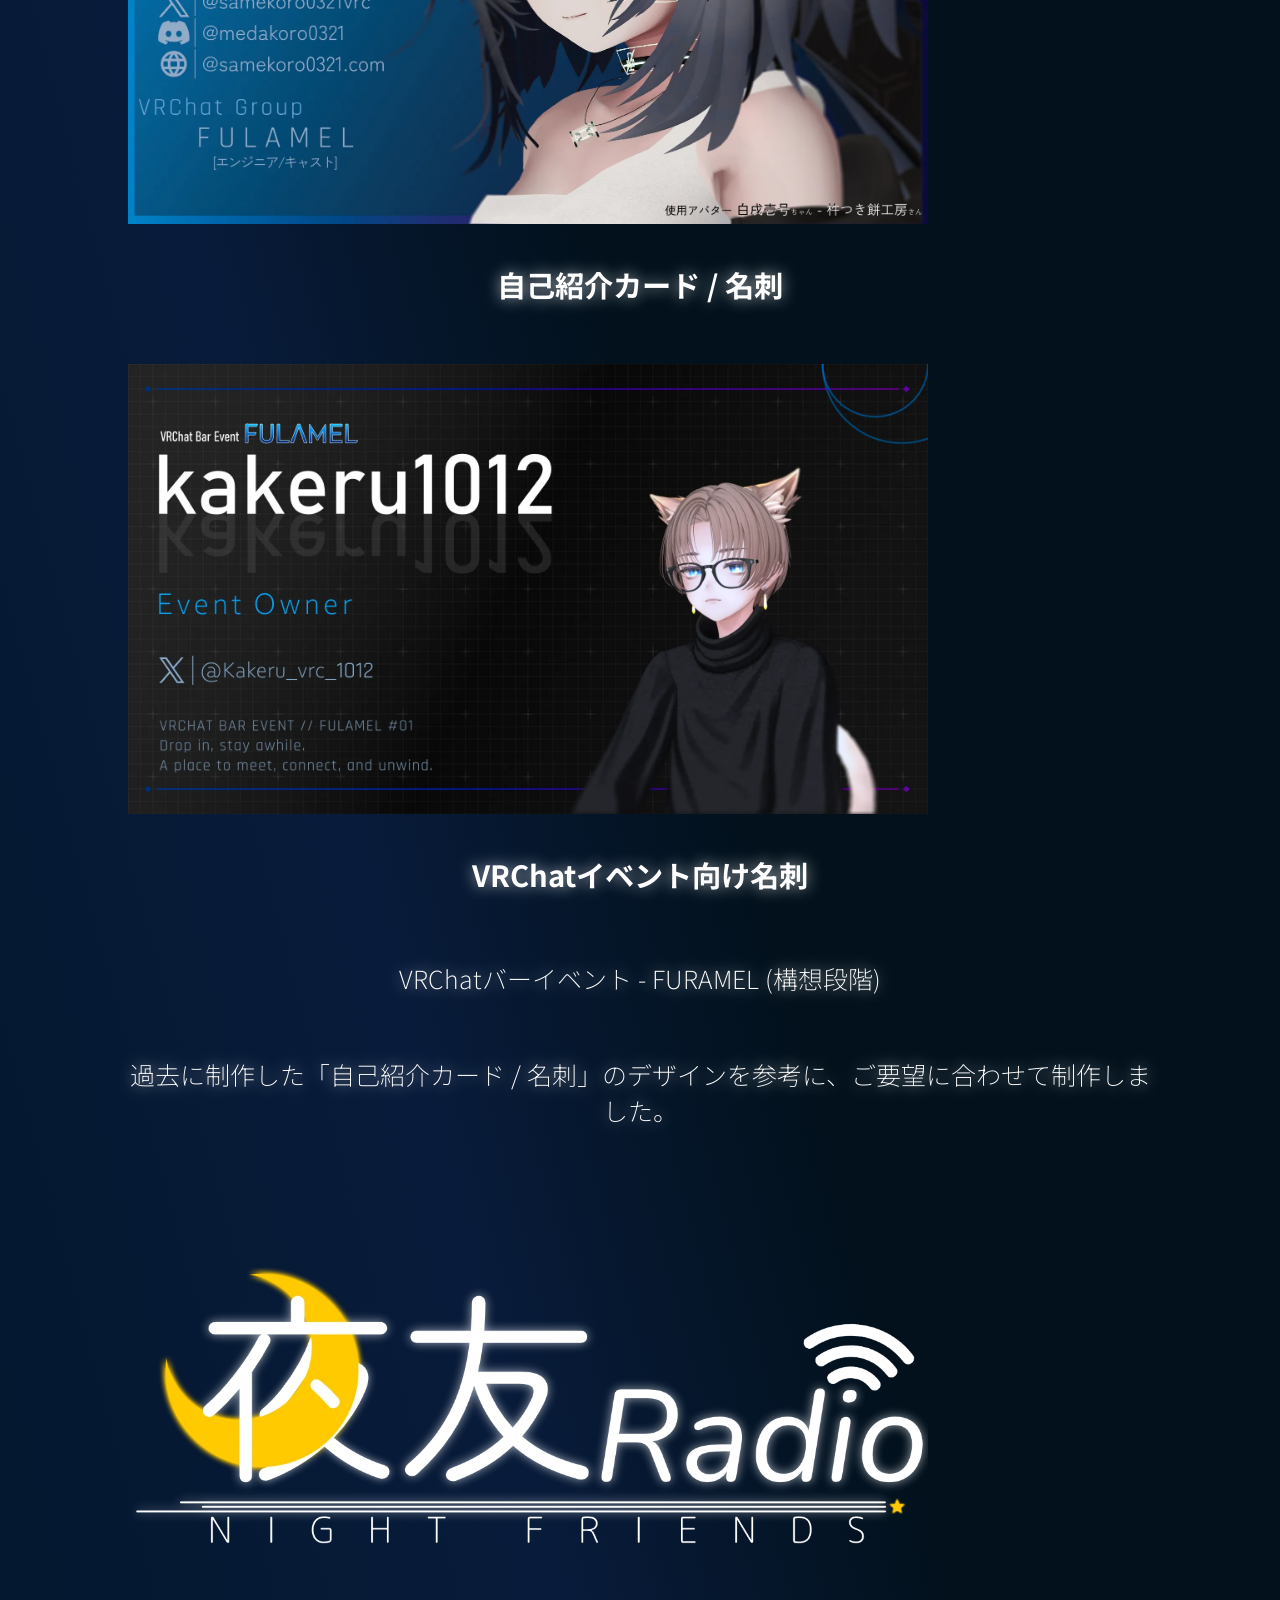
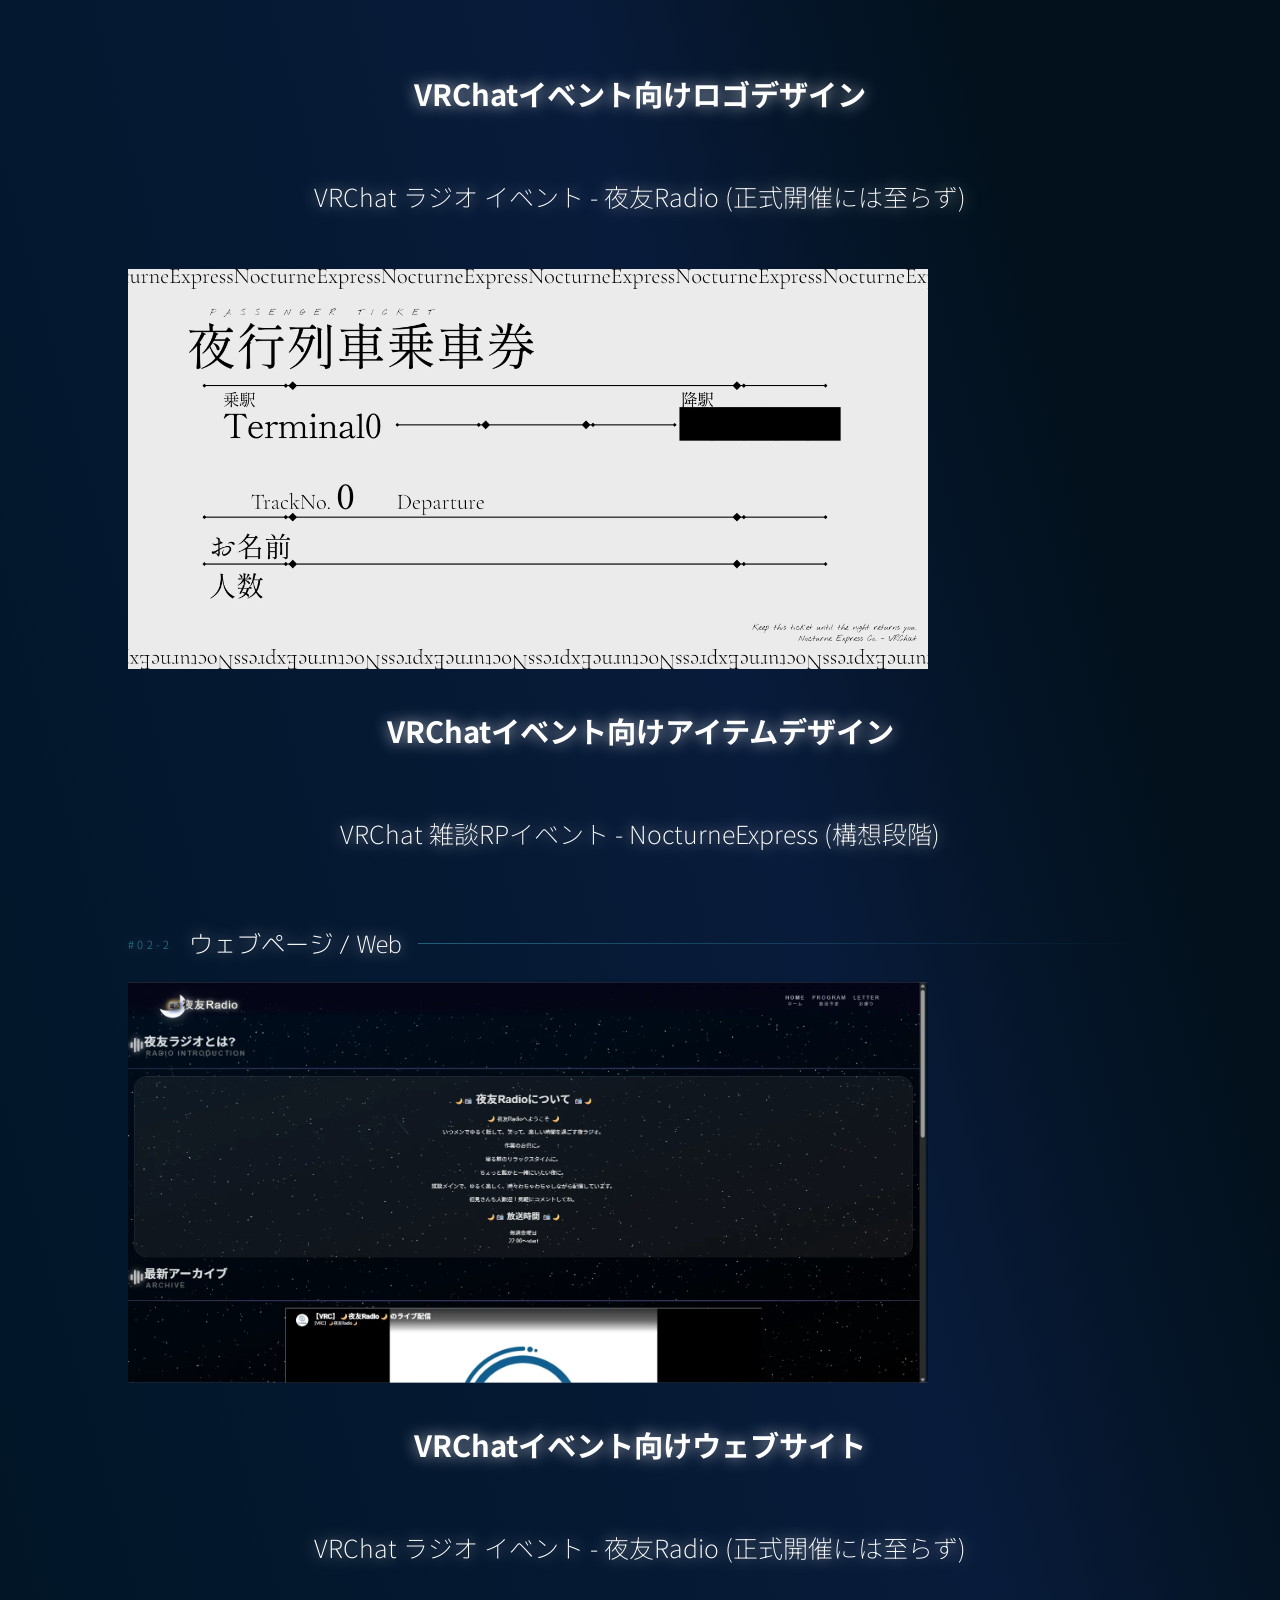
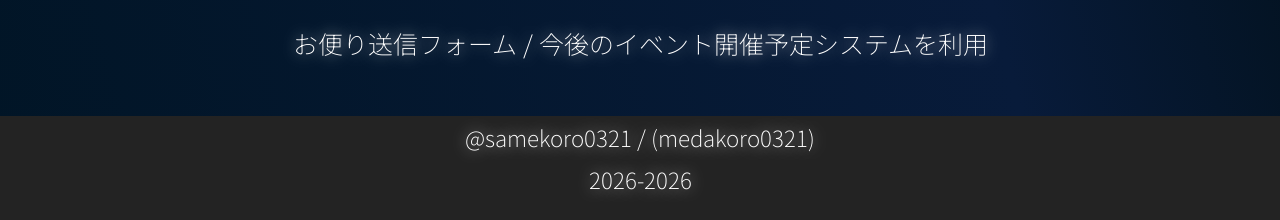
==== commit 9fbe073f: "fix: COMMISSIONページのfooterの付け忘れ" ====
--- a/commission/commission.html
+++ b/commission/commission.html
@@ -132,10 +132,14 @@
             </div>
         </div>
     </div>
+</div>
 
+<div class="footer">
+    <p>@samekoro0321 / (medakoro0321)</p>
+    <p>2026-2026</p>
+</div>
 
 <!--スクリプト-->
 <script src="../assets/scripts/generatePlankton.js"></script>
-</div>
 </body>
 </html>
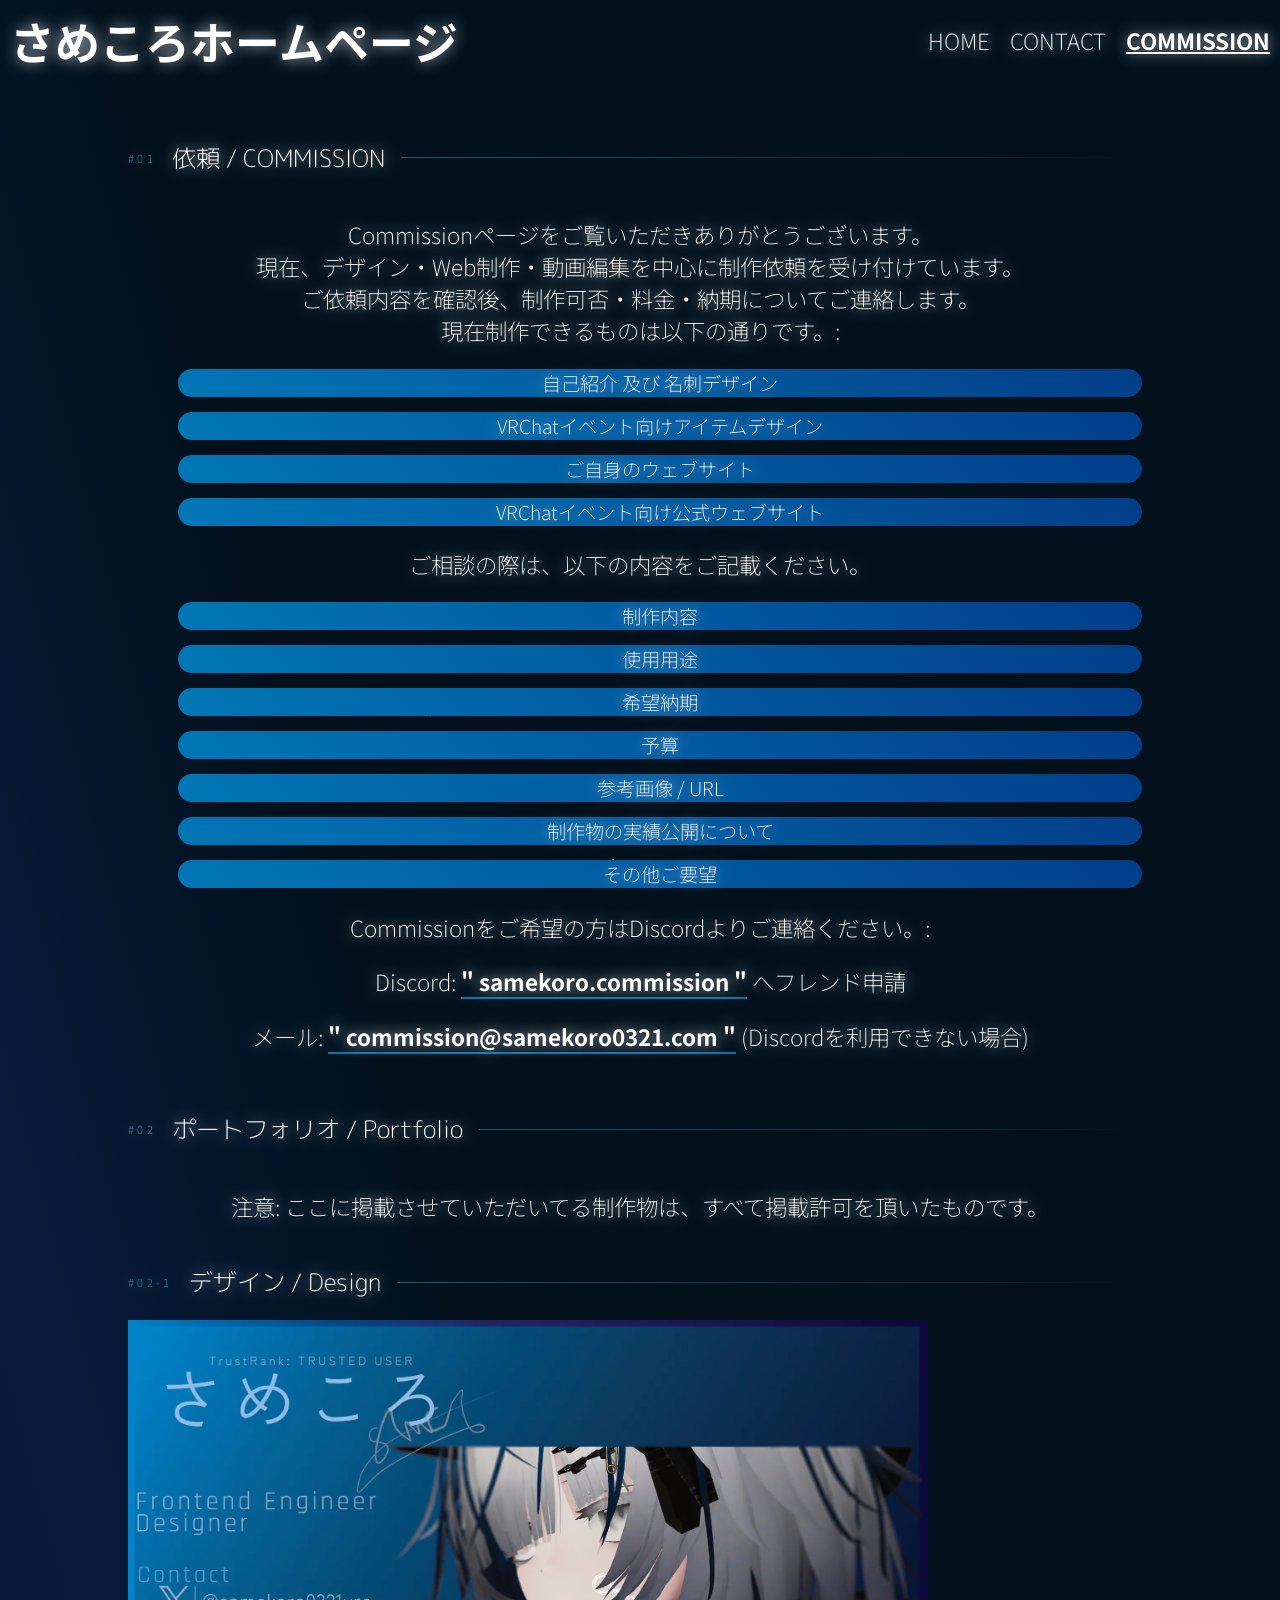
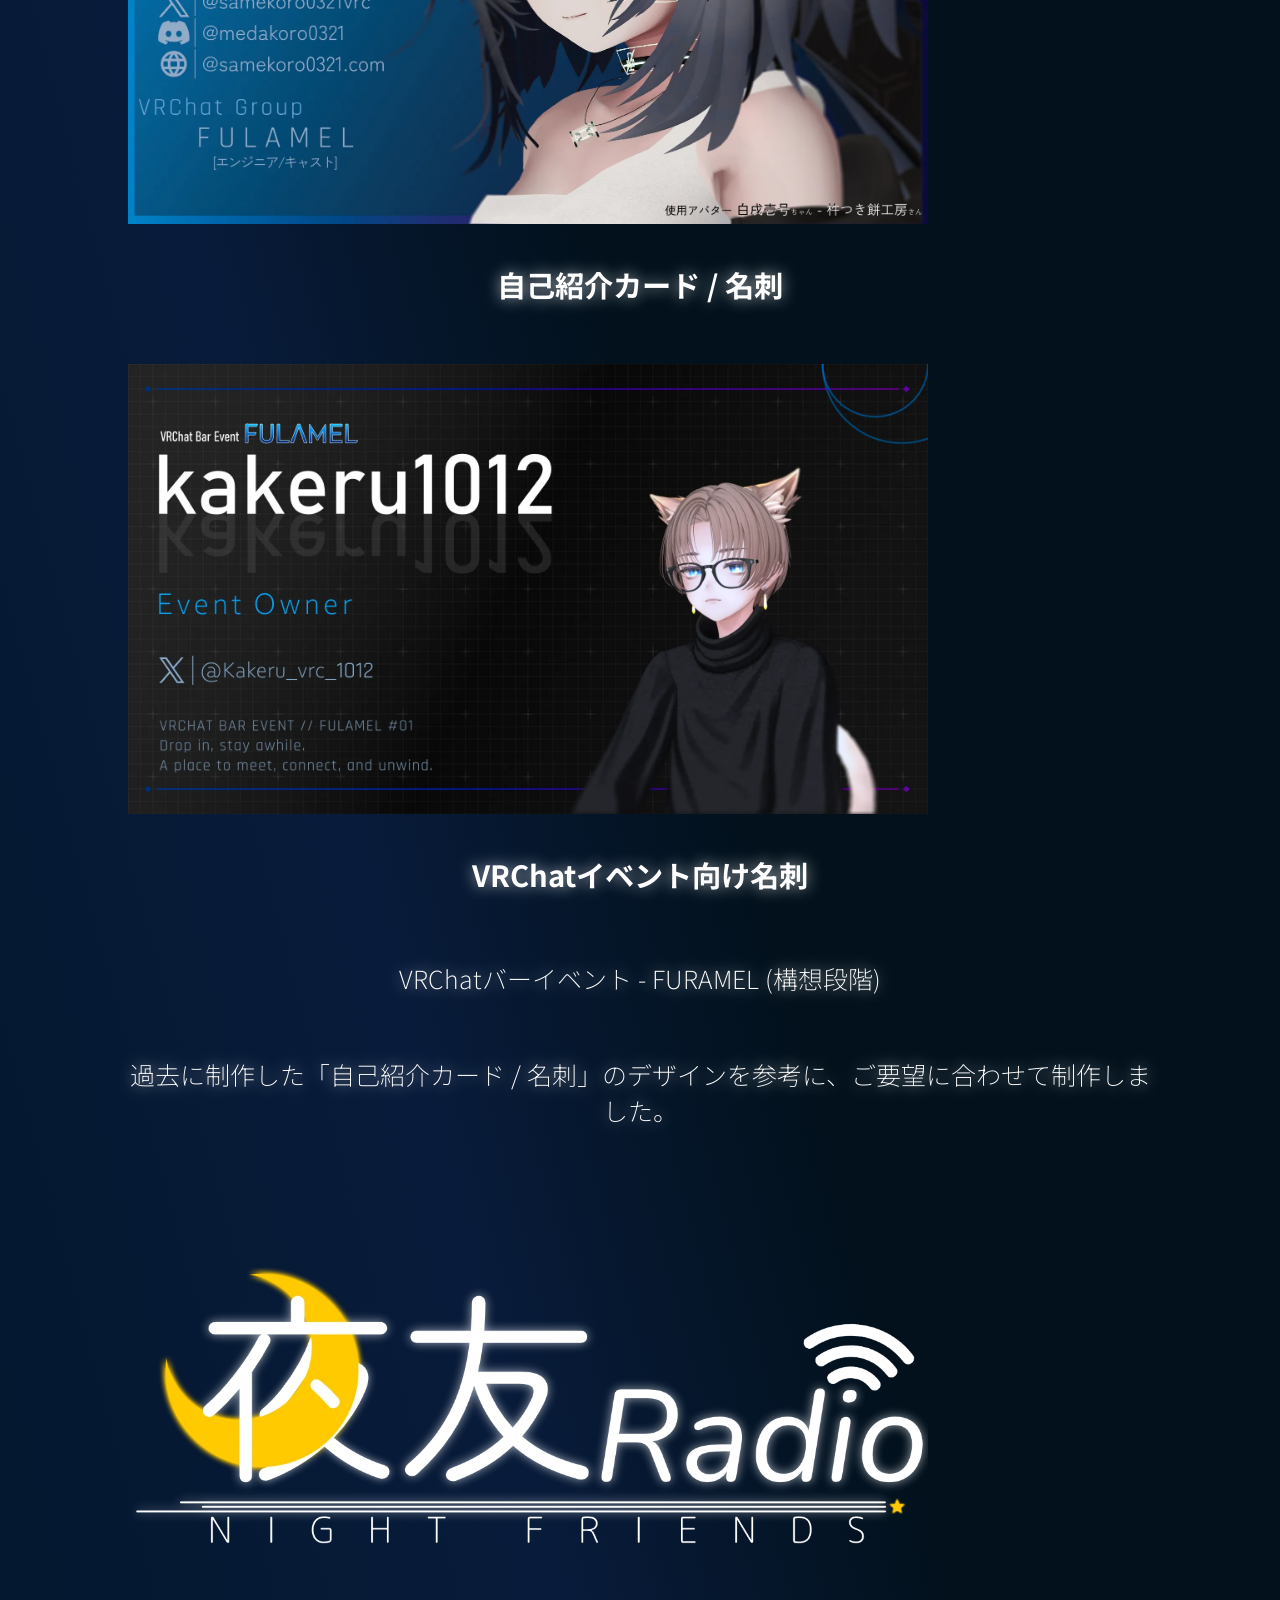
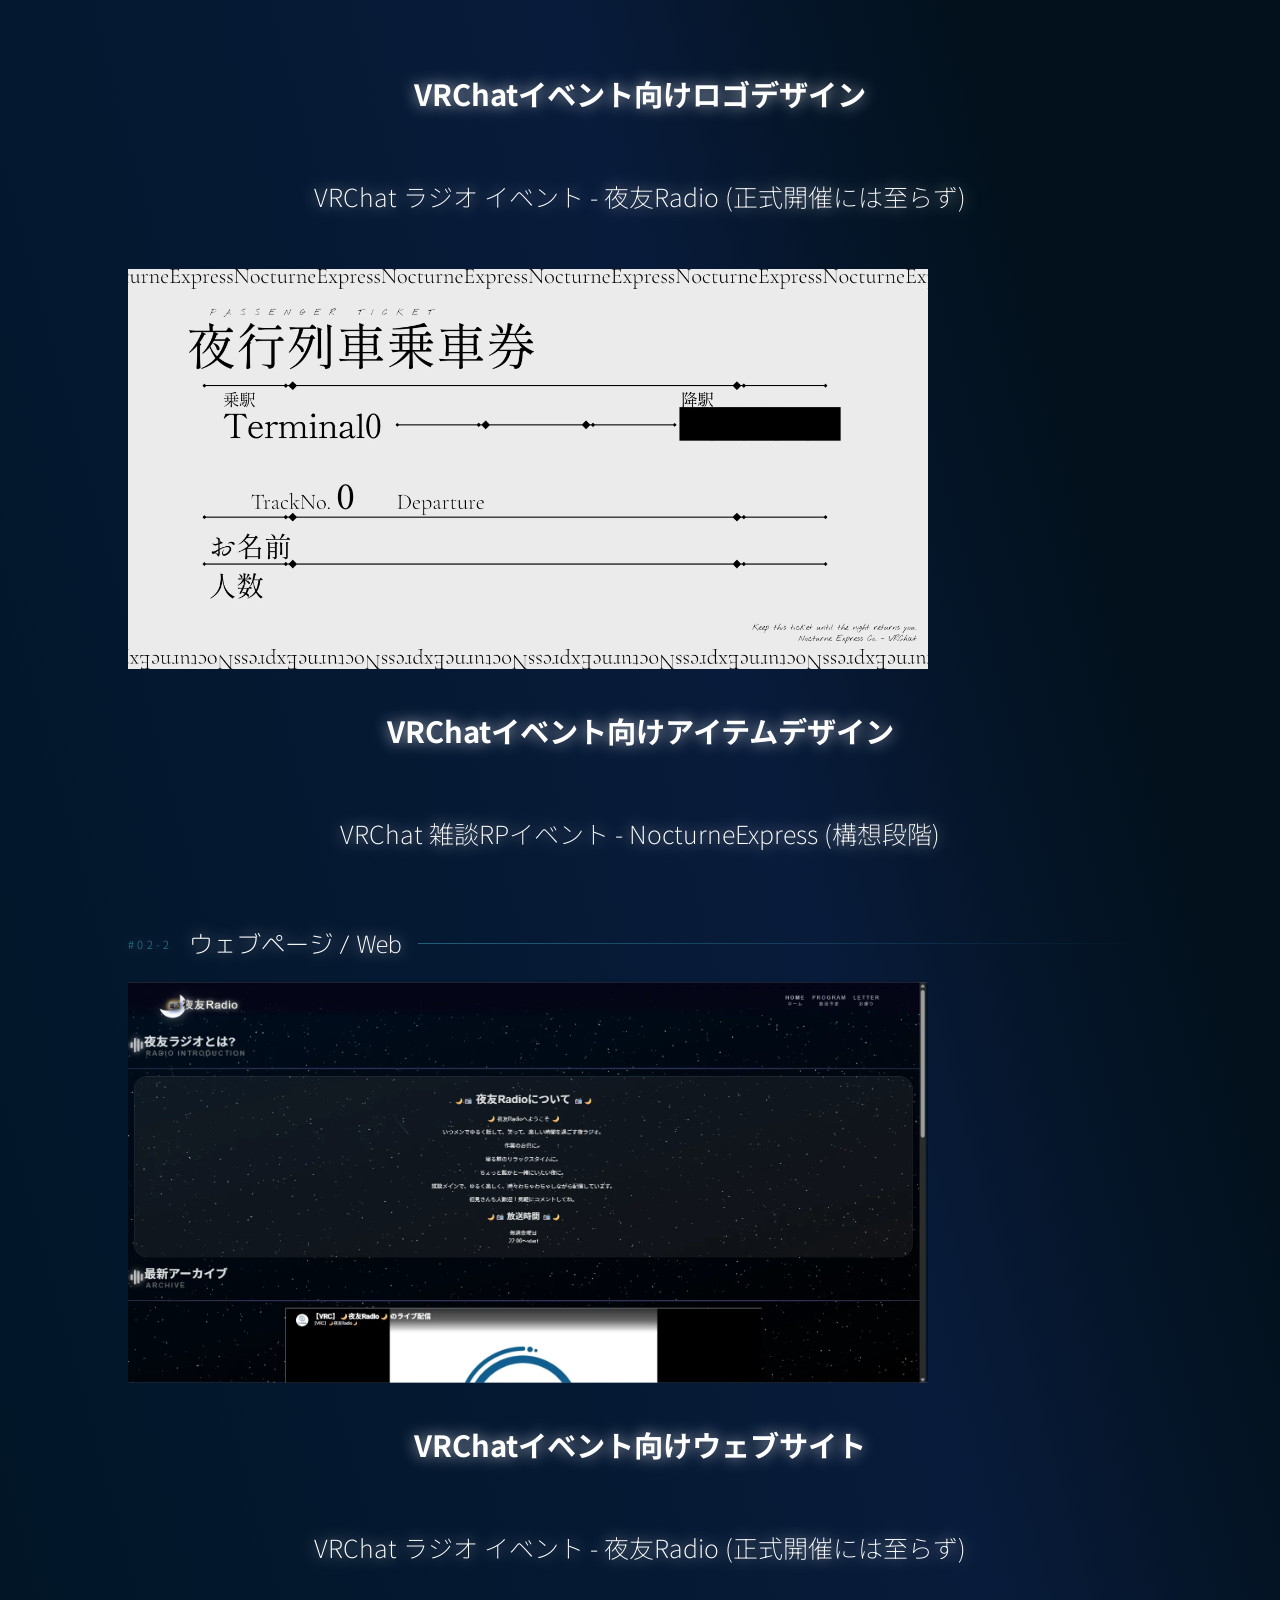
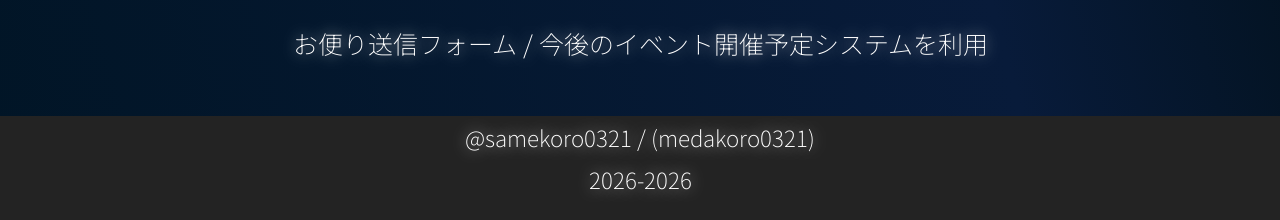
==== commit ec45b94e: "fix: CommissionContact部分の改修" ====
--- a/commission/commission.html
+++ b/commission/commission.html
@@ -59,9 +59,9 @@
                 <li>その他ご要望</li>
             </ul>
         </div>
-        <p>ご連絡はこちら</p>
-        <p>メール: "commission@samekoro0321.com"</p>
-        <p>Discord: "samekoro.commission" へフレンド申請</p>
+        <p>Commissionをご希望の方はDiscordよりご連絡ください。:</p>
+        <p>Discord: <span class="commissionContact">samekoro.commission</span> へフレンド申請</p>
+        <p>メール: <span class="commissionContact">commission@samekoro0321.com</span> (Discordを利用できない場合)</p>
     </div>
 
     <div class="portfolio title">
--- a/commission/commission.css
+++ b/commission/commission.css
@@ -46,4 +46,19 @@
     width: min(100%, 800px);
     height: auto;
     display: block;
+}
+
+.commissionContact {
+    border-bottom: solid;
+    border-color: #0077b6;
+    border-width: 2px;
+    font-weight: bold;
+}
+
+.commissionContact::before {
+    content: "\" ";
+}
+
+.commissionContact::after {
+    content: " \"";
 }
